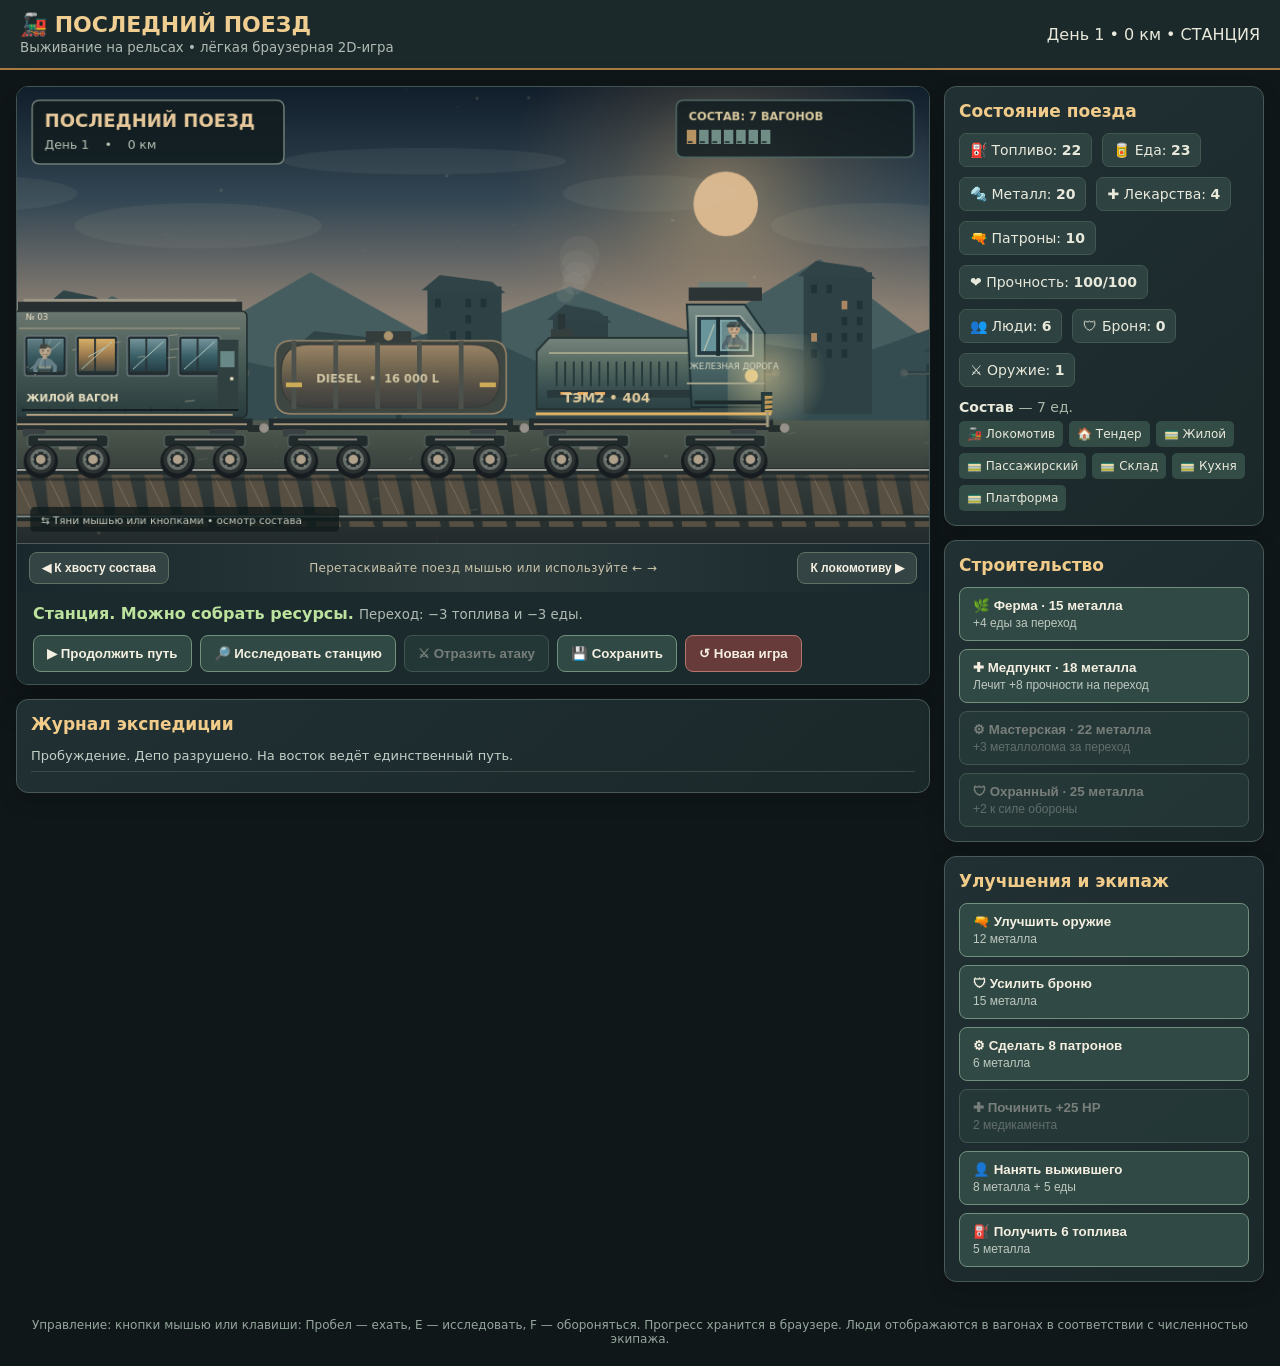
==== last-train/index.html @ 3c899936 "feat: load character sprites and show mutant encounter species" ====
<!doctype html>
<html lang="ru"><head><meta charset="utf-8"><meta name="viewport" content="width=device-width,initial-scale=1">
<title>Последний поезд — Прототип</title>
<style>
:root{color-scheme:dark;font-family:system-ui,Arial,sans-serif;background:#101719;color:#e9e9db}
*{box-sizing:border-box}body{margin:0}header{display:flex;gap:12px;flex-wrap:wrap;align-items:center;justify-content:space-between;padding:12px 20px;background:#1c292b;border-bottom:2px solid #a97b40}
h1{font-size:22px;margin:0;color:#f0cd91}small{color:#b0bab3}button{background:#304945;color:#f4efe1;border:1px solid #72907b;border-radius:8px;padding:10px 13px;font-weight:650;cursor:pointer}button:hover:not(:disabled){background:#426258}button:disabled{opacity:.42;cursor:not-allowed}
main{max-width:1280px;margin:auto;padding:16px;display:grid;grid-template-columns:minmax(0,1fr) 320px;gap:14px}
.scene{background:#101d21;border:1px solid #425354;border-radius:12px;overflow:hidden}canvas{display:block;width:100%;height:auto;aspect-ratio: 16 / 8} .info{padding:12px 16px;background:#1a2a2d}
.panel{background:#1d292b;border:1px solid #495957;border-radius:12px;padding:14px}h2{font-size:17px;color:#f1cb8a;margin:0 0 12px}h3{font-size:14px;margin:12px 0 6px}
.stats{display:flex;gap:10px;flex-wrap:wrap}.stat{background:#273a3b;border-radius:7px;padding:8px 10px;font-size:14px}
.actions{display:grid;gap:8px}.actions button{text-align:left}.desc{color:#bec8bf;font-size:12px;font-weight:400;display:block;margin-top:3px}
.wagons{display:flex;gap:6px;flex-wrap:wrap}.wagon{font-size:12px;background:#344c46;padding:6px 8px;border-radius:5px}
.log{max-height:170px;overflow:auto;color:#c3cfc7;font-size:13px;line-height:1.5}.log p{margin:0 0 6px;border-bottom:1px solid #3b4947;padding-bottom:5px}
.controls{display:flex;flex-wrap:wrap;gap:8px;margin-top:12px}.danger{background:#673b39;border-color:#b4756c}.good{color:#bce29d}.bad{color:#f3a69a}
footer{text-align:center;padding:20px;color:#94a69c;font-size:12px}
@media(max-width:800px){main{grid-template-columns:1fr;padding:8px}header{padding:12px}.panel{padding:12px}}

.viewbar{display:flex;justify-content:space-between;align-items:center;gap:10px;padding:8px 12px;background:linear-gradient(90deg,#18282c,#2d3b3c,#18282c);border-top:1px solid #4e5d58}
.viewbar button{font-size:12px;padding:8px 12px;border-color:#616e62;background:#344445}.viewbar span{font-size:12px;letter-spacing:.025em;color:#c9c3aa;text-align:center}
.scene{box-shadow:0 13px 34px #060c0c6e}canvas{cursor:grab;touch-action:pan-y;background:#182b32}canvas:active{cursor:grabbing}
.panel{background:linear-gradient(140deg,#213033,#1a282a);box-shadow:0 8px 20px #0002}
#stats .stat{background:#2d4241;border:1px solid #42574f}button{transition:background .16s,border-color .16s}
@media(max-width:650px){.viewbar span{display:none}.viewbar{justify-content:space-between}.viewbar button{flex:1}}
</style><script src="visuals.js"></script><script src="characters.js"></script></head>
<body><header><div><h1>🚂 ПОСЛЕДНИЙ ПОЕЗД</h1><small>Выживание на рельсах • лёгкая браузерная 2D-игра</small></div><div id="headerState"></div></header>
<main><section><div class="scene"><canvas id="world" width="960" height="480" aria-label="Детализированный поезд и окружающий мир"></canvas><div class="viewbar"><button id="trainTail" type="button">◀ К хвосту состава</button><span>Перетаскивайте поезд мышью или используйте ← →</span><button id="trainFront" type="button">К локомотиву ▶</button></div><div class="info"><div id="status"></div><div class="controls"><button id="move">▶ Продолжить путь</button><button id="search">🔎 Исследовать станцию</button><button id="defend">⚔ Отразить атаку</button><button id="save">💾 Сохранить</button><button id="reset" class="danger">↺ Новая игра</button></div></div></div>
<div class="panel" style="margin-top:14px"><h2>Журнал экспедиции</h2><div id="log" class="log" aria-live="polite"></div></div></section>
<aside><div class="panel"><h2>Состояние поезда</h2><div id="stats" class="stats"></div><h3>Состав <span id="carCount" style="color:#a9b6aa;font-weight:400"></span></h3><div id="wagons" class="wagons"></div></div>
<div class="panel" style="margin-top:14px"><h2>Строительство</h2><div class="actions" id="buildings"></div></div>
<div class="panel" style="margin-top:14px"><h2>Улучшения и экипаж</h2><div class="actions" id="upgrades"></div></div></aside></main>
<footer>Управление: кнопки мышью или клавиши: Пробел — ехать, E — исследовать, F — обороняться. Прогресс хранится в браузере. Люди отображаются в вагонах в соответствии с численностью экипажа.</footer>
<script>
'use strict';
const STORAGE='last_train_save_v1';
const BASE_TRAIN=['Локомотив','Тендер','Жилой','Пассажирский','Склад','Кухня','Платформа'];
const initial=()=>({day:1,distance:0,phase:'station',fuel:22,food:23,scrap:20,medicine:4,ammo:10,hp:100,crew:6,armor:0,gun:1,wagons:[...BASE_TRAIN],trainArtVersion:2,scavenged:false,attack:0,gameover:false,log:['Пробуждение. Депо разрушено. На восток ведёт единственный путь.']});
const config={farm:{name:'Ферма',cost:15,emoji:'🌿',note:'+4 еды за переход'},med:{name:'Медпункт',cost:18,emoji:'✚',note:'Лечит +8 прочности на переход'},work:{name:'Мастерская',cost:22,emoji:'⚙',note:'+3 металлолома за переход'},guard:{name:'Охранный',cost:25,emoji:'🛡',note:'+2 к силе обороны'}};
let s;
try{
 const saved=JSON.parse(localStorage.getItem(STORAGE));
 s=saved&&Array.isArray(saved.wagons)?{...initial(),...saved}:initial();
 if(saved&&Array.isArray(saved.wagons)&&(!saved.trainArtVersion||saved.trainArtVersion<2)){
   s.wagons=[...BASE_TRAIN,...saved.wagons.filter(w=>!BASE_TRAIN.includes(w))];
   s.trainArtVersion=2;
   s.log.unshift('Состав расширен до '+s.wagons.length+' вагонов — прежний прогресс сохранён.');
 }
}catch{s=initial()}
const $=id=>document.getElementById(id);
const rand=(a,b)=>Math.floor(Math.random()*(b-a+1))+a;
const has=name=>s.wagons.includes(name);
const write=message=>{s.log.unshift('День '+s.day+': '+message);s.log=s.log.slice(0,35)};
const save=()=>{try{localStorage.setItem(STORAGE,JSON.stringify(s))}catch{}};
const gain=(name,delta)=>s[name]=Math.max(0,s[name]+delta);
function checkEnd(){if(s.hp<=0||s.crew<=0){s.gameover=true;s.phase='lost';write('Поезд больше не может продолжать путь. Экспедиция окончена.')} }
function travel(){
 if(s.gameover||s.phase!=='station'&&s.phase!=='ready')return;
 if(s.fuel<3){write('Не хватает топлива: нужно 3. Исследуйте станцию или обменяйте металлолом на топливо.');render();return}
 gain('fuel',-3);gain('food',-Math.max(1,Math.ceil(s.crew/2)));
 if(has('Ферма'))gain('food',4);
 if(has('Мастерская'))gain('scrap',3);
 if(has('Медпункт'))s.hp=Math.min(100,s.hp+8);
 if(s.food===0){gain('crew',-1);write('Из-за голода погиб один выживший.')}
 s.day++;s.distance+=rand(12,24);s.scavenged=false;
 const roll=Math.random();
 if(roll<.38){s.phase='raid';s.attack=rand(4,8)+Math.floor(s.distance/35);write('Мутанты на путях! Нужно отразить нападение.')}
 else{s.phase='station';s.attack=0;write('Найдена заброшенная станция. Можно отправить группу на поиски.');if(roll>.86)event()}
 checkEnd();render()
}
function event(){
 const n=rand(0,3);
 if(n===0){gain('fuel',5);write('На станции обнаружили запас дизеля: +5 топлива.')}
 if(n===1){gain('food',5);write('В кладовой нашли консервы: +5 еды.')}
 if(n===2){s.hp=Math.max(1,s.hp-8);write('Повреждённые пути: поезд получил 8 урона.')}
 if(n===3){gain('medicine',2);write('Найден медицинский шкаф: +2 медикамента.')}
}
function search(){
 if(s.phase!=='station'||s.gameover||s.scavenged)return;
 s.scavenged=true;
 const scrap=rand(5,12),fuel=rand(2,7),food=rand(1,5);
 gain('scrap',scrap);gain('fuel',fuel);gain('food',food);
 let msg='Разведка вернулась: +'+scrap+' металлолома, +'+fuel+' топлива, +'+food+' еды.';
 if(Math.random()<.28){const meds=rand(1,3);gain('medicine',meds);msg+=' +'+meds+' медикамента.'}
 if(Math.random()<.20){gain('crew',-1);msg+=' Группа потеряла одного выжившего.'}
 write(msg);checkEnd();render()
}
function defend(){
 if(s.phase!=='raid'||s.gameover)return;
 const power=s.crew+2*s.gun+s.armor+(has('Охранный')?2:0);
 const shots=Math.min(s.ammo,Math.max(1,Math.ceil(s.attack/3)));
 gain('ammo',-shots);
 const damage=Math.max(1,(s.attack-power)*5+rand(4,13)-(shots*3));
 gain('hp',-damage);
 write('Атака отбита. Израсходовано '+shots+' патронов, повреждения: '+damage+'.');
 if(s.ammo===0)write('Боеприпасы закончились! Усильте защиту или изготовьте патроны.');
 s.phase='station';s.attack=0;checkEnd();render()
}
function build(id){
 const b=config[id];if(!b||s.gameover||s.phase==='raid'||has(b.name)||s.scrap<b.cost)return;
 gain('scrap',-b.cost);s.wagons.push(b.name);write('Построен вагон «'+b.name+'».');render()
}
function upgrade(kind){
 if(s.gameover||s.phase==='raid')return;
 if(kind==='gun'&&s.scrap>=12){gain('scrap',-12);s.gun++;write('Улучшено оружие: уровень '+s.gun+'.')}
 else if(kind==='armor'&&s.scrap>=15){gain('scrap',-15);s.armor++;write('Укреплена броня: уровень '+s.armor+'.')}
 else if(kind==='ammo'&&s.scrap>=6){gain('scrap',-6);gain('ammo',8);write('Изготовлено 8 патронов.')}
 else if(kind==='heal'&&s.medicine>=2){gain('medicine',-2);s.hp=Math.min(100,s.hp+25);write('Ремонт с помощью медицинской группы и припасов: +25 прочности.')}
 else if(kind==='recruit'&&s.food>=5&&s.scrap>=8){gain('food',-5);gain('scrap',-8);gain('crew',1);write('Присоединился новый выживший.')}
 else if(kind==='trade'&&s.scrap>=5){gain('scrap',-5);gain('fuel',6);write('Обмен: 5 металлолома на 6 топлива.')}
 render()
}
function render(){
 $('headerState').textContent='День '+s.day+' • '+s.distance+' км • '+(s.gameover?'ПОЕЗД ПОТЕРЯН':s.phase==='raid'?'НАПАДЕНИЕ':'СТАНЦИЯ');
 $('stats').innerHTML=[['⛽ Топливо',s.fuel],['🥫 Еда',s.food],['🔩 Металл',s.scrap],['✚ Лекарства',s.medicine],['🔫 Патроны',s.ammo],['❤ Прочность',s.hp+'/100'],['👥 Люди',s.crew],['🛡 Броня',s.armor],['⚔ Оружие',s.gun]].map(([n,v])=>'<div class="stat">'+n+': <b>'+v+'</b></div>').join('');
 $('carCount').textContent='— '+s.wagons.length+' ед.';
 $('wagons').innerHTML=s.wagons.map((w,i)=>'<div class="wagon">'+(i===0?'🚂 ':i===1?'🏠 ':'🚃 ')+w+'</div>').join('');
 $('status').innerHTML=s.gameover?'<b class="bad">Экспедиция проиграна. Начните новую игру.</b>':s.phase==='raid'?'<b class="bad">⚠ На поезд напали мутанты (угроза '+s.attack+'). Отразите нападение!</b><br><small>Виды: '+[...new Set(Array.from({length:Math.min(s.attack,8)},(_,i)=>MUTANT_KIND[(i+s.day)%MUTANT_KIND.length]))].join(', ')+'</small>':'<b class="good">Станция. '+(s.scavenged?'Здесь уже всё исследовано.':'Можно собрать ресурсы.')+'</b> <small>Переход: −3 топлива и −'+Math.max(1,Math.ceil(s.crew/2))+' еды.</small>';
 $('move').disabled=s.gameover||s.phase==='raid';$('search').disabled=s.gameover||s.phase!=='station'||s.scavenged;$('defend').disabled=s.gameover||s.phase!=='raid';
 $('buildings').innerHTML=Object.keys(config).map(id=>{const b=config[id];return '<button data-build="'+id+'" '+(s.gameover||s.phase==='raid'||has(b.name)||s.scrap<b.cost?'disabled':'')+'>'+b.emoji+' '+b.name+' · '+(has(b.name)?'Построен':b.cost+' металла')+'<span class="desc">'+b.note+'</span></button>'}).join('');
 const opts=[['gun','🔫 Улучшить оружие','12 металла',s.scrap>=12],['armor','🛡 Усилить броню','15 металла',s.scrap>=15],['ammo','⚙ Сделать 8 патронов','6 металла',s.scrap>=6],['heal','✚ Починить +25 HP','2 медикамента',s.medicine>=2&&s.hp<100],['recruit','👤 Нанять выжившего','8 металла + 5 еды',s.scrap>=8&&s.food>=5],['trade','⛽ Получить 6 топлива','5 металла',s.scrap>=5]];
 $('upgrades').innerHTML=opts.map(([id,note,cost,ok])=>'<button data-upgrade="'+id+'" '+(s.gameover||s.phase==='raid'||!ok?'disabled':'')+'>'+note+'<span class="desc">'+cost+'</span></button>').join('');
 $('log').innerHTML=s.log.map(x=>'<p>'+escapeHtml(x)+'</p>').join('');
 draw();save()
}
function escapeHtml(x){return String(x).replace(/[&<>"']/g,c=>({'&':'&amp;','<':'&lt;','>':'&gt;','"':'&quot;',"'":'&#39;'}[c]))}
const cv=$('world'),ctx=cv.getContext('2d');
function draw(){drawTrainScene(ctx,s,cv)}
function randStable(i,a,b){return a+((i*17+23)%(b-a+1))}
$('move').onclick=travel;$('search').onclick=search;$('defend').onclick=defend;
$('save').onclick=()=>{save();write('Сохранение выполнено.');render()};
$('reset').onclick=()=>{if(confirm('Начать новую экспедицию? Текущий прогресс будет удалён.')){s=initial();render()}};
$('buildings').onclick=e=>{const b=e.target.closest('[data-build]');if(b)build(b.dataset.build)};
$('upgrades').onclick=e=>{const b=e.target.closest('[data-upgrade]');if(b)upgrade(b.dataset.upgrade)};
window.addEventListener('keydown',e=>{if(['Space','KeyE','KeyF'].includes(e.code)){if(e.target.tagName==='BUTTON')e.target.blur();e.preventDefault();if(e.code==='Space')travel();if(e.code==='KeyE')search();if(e.code==='KeyF')defend()}});
render();
startTrainView(cv,()=>s);
</script></body></html>
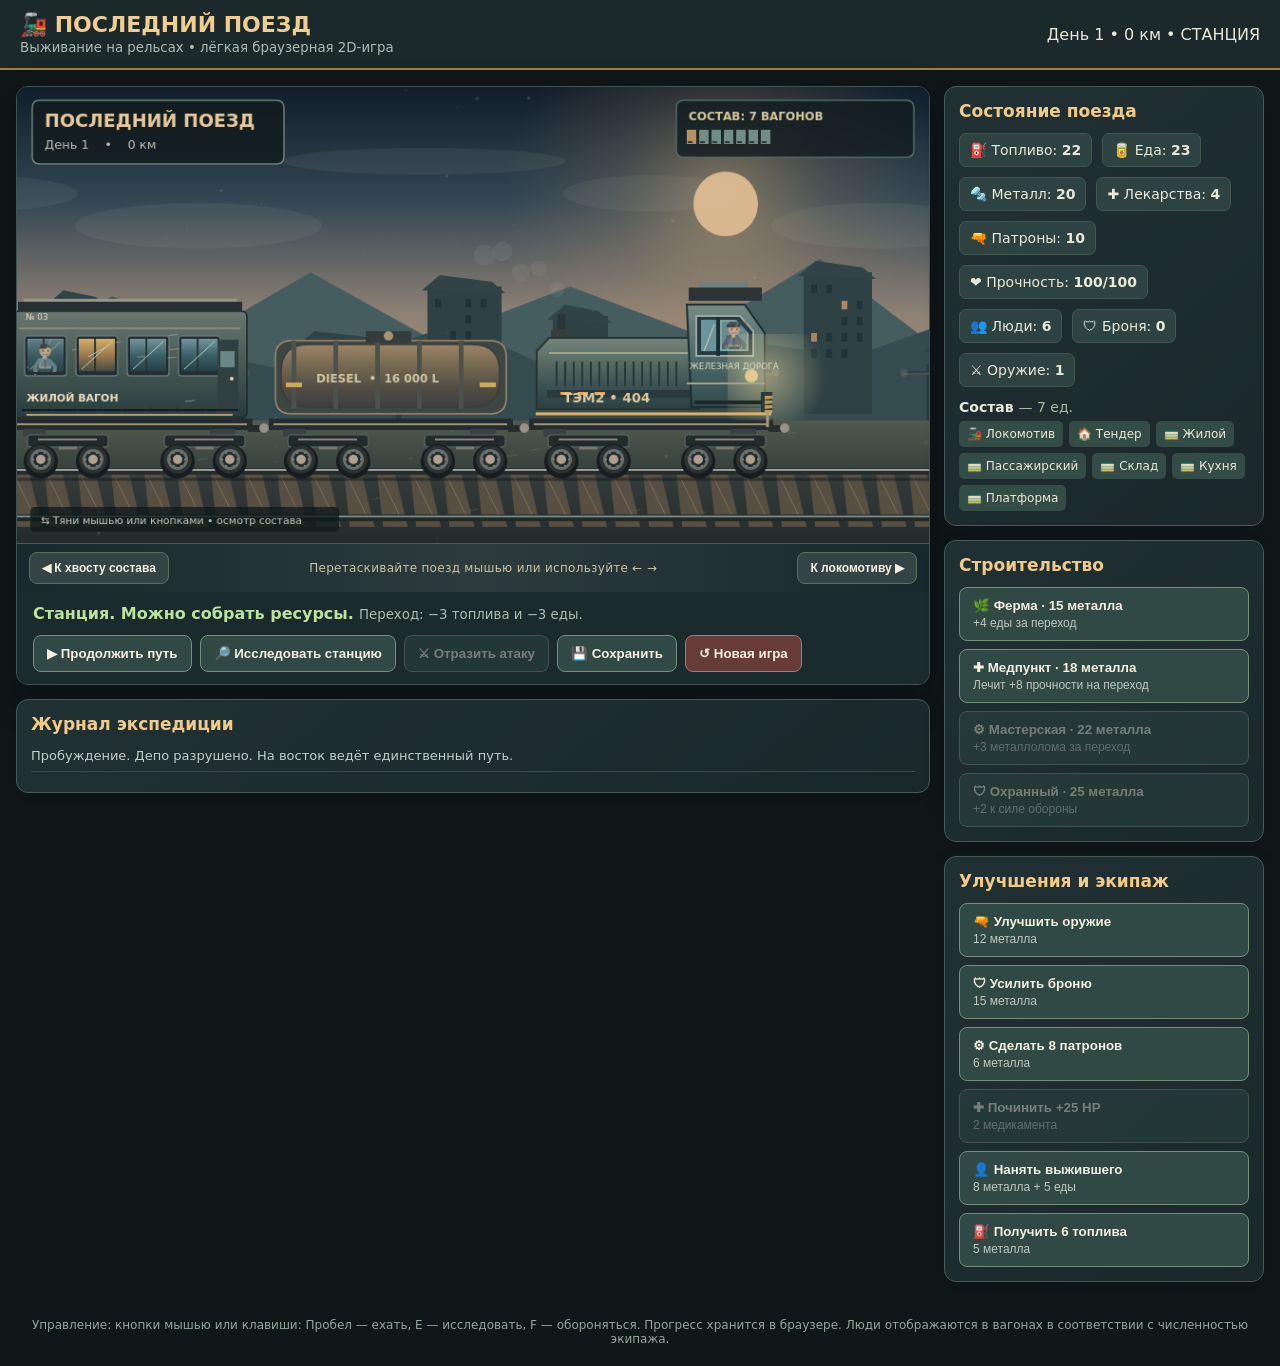
==== commit 10774f9e: "feat: play acceleration and railway travel animation before advancing day" ====
--- a/last-train/index.html
+++ b/last-train/index.html
@@ -54,7 +54,22 @@
 const gain=(name,delta)=>s[name]=Math.max(0,s[name]+delta);
 function checkEnd(){if(s.hp<=0||s.crew<=0){s.gameover=true;s.phase='lost';write('Поезд больше не может продолжать путь. Экспедиция окончена.')} }
 function travel(){
- if(s.gameover||s.phase!=='station'&&s.phase!=='ready')return;
+ if(s.gameover||TrainArt.journey?.active||(s.phase!=='station'&&s.phase!=='ready'))return;
+ if(s.fuel<3){write('Не хватает топлива: нужно 3. Исследуйте станцию или обменяйте металлолом на топливо.');render();return}
+ if(startTrainJourney(3300,finishTravel)){
+   $('move').disabled=true;
+   $('search').disabled=true;
+   $('defend').disabled=true;
+   $('reset').disabled=true;
+   $('move').textContent='🚂 Поезд в пути…';
+   $('status').innerHTML='<b class="good">🚂 Поезд набирает скорость. Следующая станция впереди...</b>';
+   $('headerState').textContent='День '+s.day+' • В ПУТИ';
+   $('buildings').querySelectorAll('button').forEach(b=>b.disabled=true);
+   $('upgrades').querySelectorAll('button').forEach(b=>b.disabled=true);
+ }
+}
+function finishTravel(){
+ if(s.gameover)return;
  if(s.fuel<3){write('Не хватает топлива: нужно 3. Исследуйте станцию или обменяйте металлолом на топливо.');render();return}
  gain('fuel',-3);gain('food',-Math.max(1,Math.ceil(s.crew/2)));
  if(has('Ферма'))gain('food',4);
@@ -75,6 +90,7 @@
  if(n===3){gain('medicine',2);write('Найден медицинский шкаф: +2 медикамента.')}
 }
 function search(){
+ if(TrainArt.journey?.active)return;
  if(s.phase!=='station'||s.gameover||s.scavenged)return;
  s.scavenged=true;
  const scrap=rand(5,12),fuel=rand(2,7),food=rand(1,5);
@@ -85,6 +101,7 @@
  write(msg);checkEnd();render()
 }
 function defend(){
+ if(TrainArt.journey?.active)return;
  if(s.phase!=='raid'||s.gameover)return;
  const power=s.crew+2*s.gun+s.armor+(has('Охранный')?2:0);
  const shots=Math.min(s.ammo,Math.max(1,Math.ceil(s.attack/3)));
@@ -96,10 +113,12 @@
  s.phase='station';s.attack=0;checkEnd();render()
 }
 function build(id){
+ if(TrainArt.journey?.active)return;
  const b=config[id];if(!b||s.gameover||s.phase==='raid'||has(b.name)||s.scrap<b.cost)return;
  gain('scrap',-b.cost);s.wagons.push(b.name);write('Построен вагон «'+b.name+'».');render()
 }
 function upgrade(kind){
+ if(TrainArt.journey?.active)return;
  if(s.gameover||s.phase==='raid')return;
  if(kind==='gun'&&s.scrap>=12){gain('scrap',-12);s.gun++;write('Улучшено оружие: уровень '+s.gun+'.')}
  else if(kind==='armor'&&s.scrap>=15){gain('scrap',-15);s.armor++;write('Укреплена броня: уровень '+s.armor+'.')}
@@ -115,6 +134,8 @@
  $('carCount').textContent='— '+s.wagons.length+' ед.';
  $('wagons').innerHTML=s.wagons.map((w,i)=>'<div class="wagon">'+(i===0?'🚂 ':i===1?'🏠 ':'🚃 ')+w+'</div>').join('');
  $('status').innerHTML=s.gameover?'<b class="bad">Экспедиция проиграна. Начните новую игру.</b>':s.phase==='raid'?'<b class="bad">⚠ На поезд напали мутанты (угроза '+s.attack+'). Отразите нападение!</b><br><small>Виды: '+[...new Set(Array.from({length:Math.min(s.attack,8)},(_,i)=>MUTANT_KIND[(i+s.day)%MUTANT_KIND.length]))].join(', ')+'</small>':'<b class="good">Станция. '+(s.scavenged?'Здесь уже всё исследовано.':'Можно собрать ресурсы.')+'</b> <small>Переход: −3 топлива и −'+Math.max(1,Math.ceil(s.crew/2))+' еды.</small>';
+ $('move').textContent='▶ Продолжить путь';
+ $('reset').disabled=false;
  $('move').disabled=s.gameover||s.phase==='raid';$('search').disabled=s.gameover||s.phase!=='station'||s.scavenged;$('defend').disabled=s.gameover||s.phase!=='raid';
  $('buildings').innerHTML=Object.keys(config).map(id=>{const b=config[id];return '<button data-build="'+id+'" '+(s.gameover||s.phase==='raid'||has(b.name)||s.scrap<b.cost?'disabled':'')+'>'+b.emoji+' '+b.name+' · '+(has(b.name)?'Построен':b.cost+' металла')+'<span class="desc">'+b.note+'</span></button>'}).join('');
  const opts=[['gun','🔫 Улучшить оружие','12 металла',s.scrap>=12],['armor','🛡 Усилить броню','15 металла',s.scrap>=15],['ammo','⚙ Сделать 8 патронов','6 металла',s.scrap>=6],['heal','✚ Починить +25 HP','2 медикамента',s.medicine>=2&&s.hp<100],['recruit','👤 Нанять выжившего','8 металла + 5 еды',s.scrap>=8&&s.food>=5],['trade','⛽ Получить 6 топлива','5 металла',s.scrap>=5]];
@@ -128,7 +149,7 @@
 function randStable(i,a,b){return a+((i*17+23)%(b-a+1))}
 $('move').onclick=travel;$('search').onclick=search;$('defend').onclick=defend;
 $('save').onclick=()=>{save();write('Сохранение выполнено.');render()};
-$('reset').onclick=()=>{if(confirm('Начать новую экспедицию? Текущий прогресс будет удалён.')){s=initial();render()}};
+$('reset').onclick=()=>{if(TrainArt.journey?.active)return;if(confirm('Начать новую экспедицию? Текущий прогресс будет удалён.')){s=initial();render()}};
 $('buildings').onclick=e=>{const b=e.target.closest('[data-build]');if(b)build(b.dataset.build)};
 $('upgrades').onclick=e=>{const b=e.target.closest('[data-upgrade]');if(b)upgrade(b.dataset.upgrade)};
 window.addEventListener('keydown',e=>{if(['Space','KeyE','KeyF'].includes(e.code)){if(e.target.tagName==='BUTTON')e.target.blur();e.preventDefault();if(e.code==='Space')travel();if(e.code==='KeyE')search();if(e.code==='KeyF')defend()}});
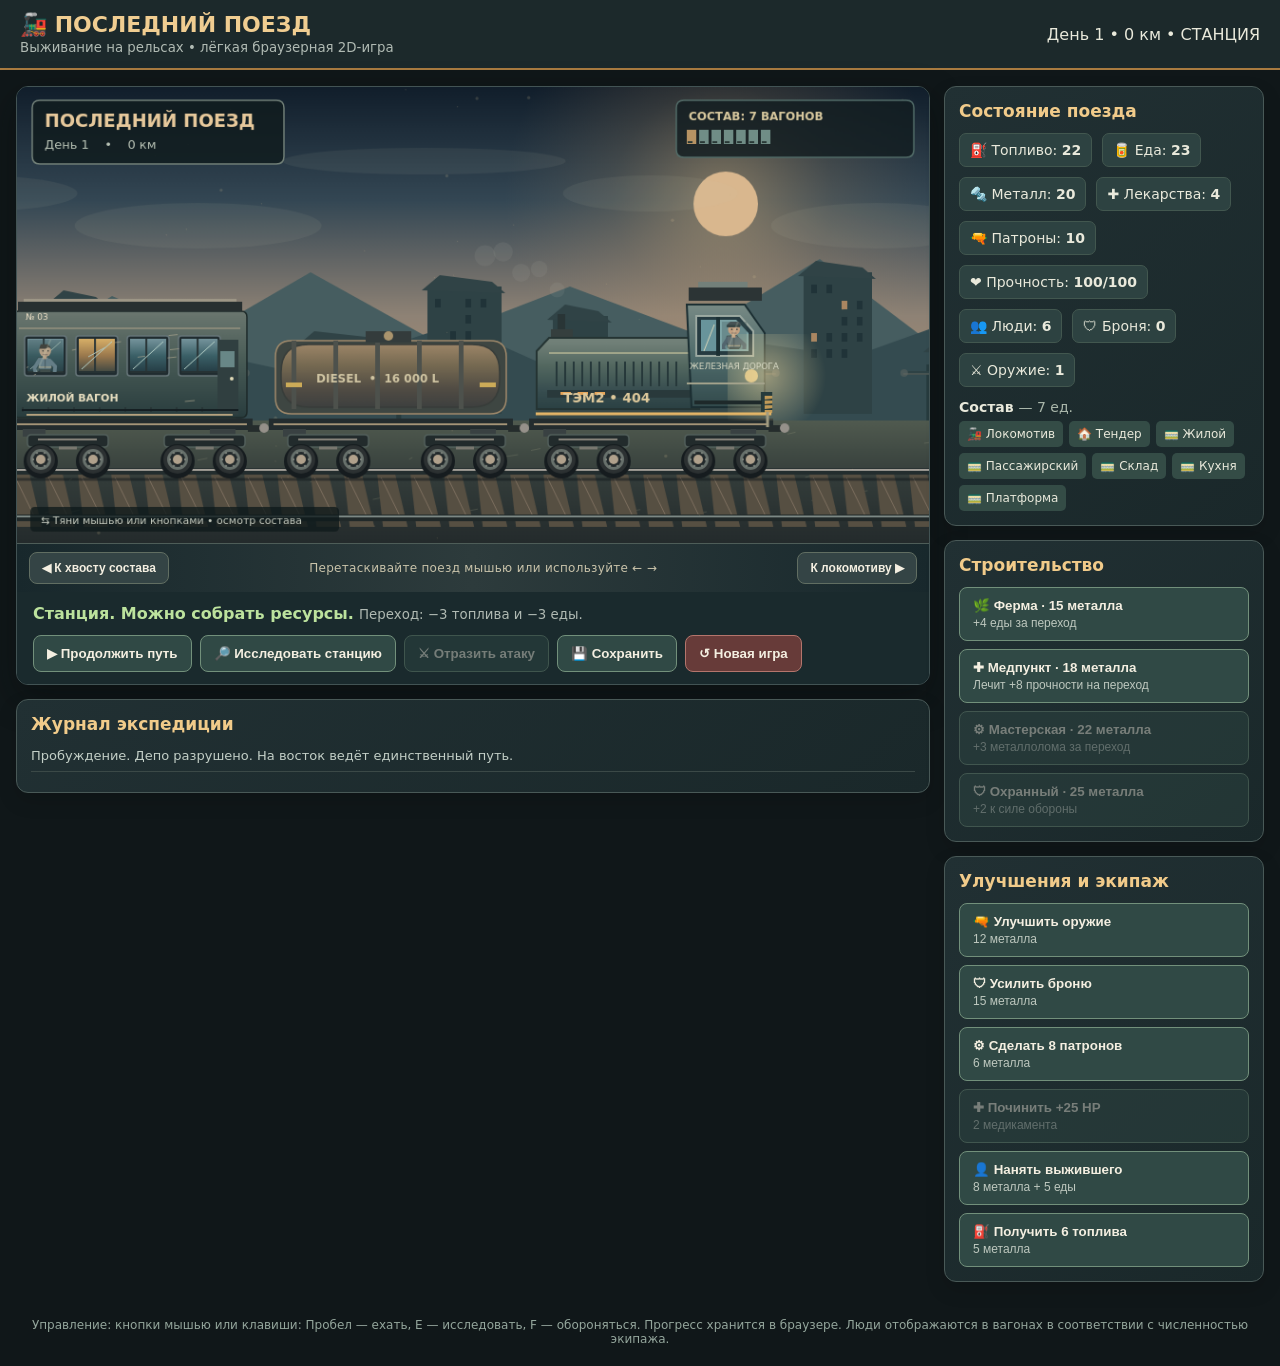
==== commit cb3c56b0: "fix: synchronize animated journey with station arrival and game controls" ====
--- a/last-train/index.html
+++ b/last-train/index.html
@@ -54,21 +54,15 @@
 const gain=(name,delta)=>s[name]=Math.max(0,s[name]+delta);
 function checkEnd(){if(s.hp<=0||s.crew<=0){s.gameover=true;s.phase='lost';write('Поезд больше не может продолжать путь. Экспедиция окончена.')} }
 function travel(){
- if(s.gameover||TrainArt.journey?.active||(s.phase!=='station'&&s.phase!=='ready'))return;
+ if(TrainArt.journey?.active||s.gameover||(s.phase!=='station'&&s.phase!=='ready'))return;
  if(s.fuel<3){write('Не хватает топлива: нужно 3. Исследуйте станцию или обменяйте металлолом на топливо.');render();return}
- if(startTrainJourney(3300,finishTravel)){
-   $('move').disabled=true;
-   $('search').disabled=true;
-   $('defend').disabled=true;
-   $('reset').disabled=true;
-   $('move').textContent='🚂 Поезд в пути…';
-   $('status').innerHTML='<b class="good">🚂 Поезд набирает скорость. Следующая станция впереди...</b>';
-   $('headerState').textContent='День '+s.day+' • В ПУТИ';
-   $('buildings').querySelectorAll('button').forEach(b=>b.disabled=true);
-   $('upgrades').querySelectorAll('button').forEach(b=>b.disabled=true);
+ const journeyKm=rand(12,24);
+ if(startTrainJourney(5200,()=>finishTravel(journeyKm))){
+   write('Состав отправляется со станции. Впереди '+journeyKm+' км пути.');
+   render();
  }
 }
-function finishTravel(){
+function finishTravel(journeyKm){
  if(s.gameover)return;
  if(s.fuel<3){write('Не хватает топлива: нужно 3. Исследуйте станцию или обменяйте металлолом на топливо.');render();return}
  gain('fuel',-3);gain('food',-Math.max(1,Math.ceil(s.crew/2)));
@@ -76,10 +70,10 @@
  if(has('Мастерская'))gain('scrap',3);
  if(has('Медпункт'))s.hp=Math.min(100,s.hp+8);
  if(s.food===0){gain('crew',-1);write('Из-за голода погиб один выживший.')}
- s.day++;s.distance+=rand(12,24);s.scavenged=false;
+ s.day++;s.distance+=journeyKm;s.scavenged=false;
  const roll=Math.random();
  if(roll<.38){s.phase='raid';s.attack=rand(4,8)+Math.floor(s.distance/35);write('Мутанты на путях! Нужно отразить нападение.')}
- else{s.phase='station';s.attack=0;write('Найдена заброшенная станция. Можно отправить группу на поиски.');if(roll>.86)event()}
+ else{s.phase='station';s.attack=0;write('Поезд прибыл на заброшенную станцию. Можно отправить группу на поиски.');if(roll>.86)event()}
  checkEnd();render()
 }
 function event(){
@@ -129,17 +123,18 @@
  render()
 }
 function render(){
- $('headerState').textContent='День '+s.day+' • '+s.distance+' км • '+(s.gameover?'ПОЕЗД ПОТЕРЯН':s.phase==='raid'?'НАПАДЕНИЕ':'СТАНЦИЯ');
+ const traveling=!!TrainArt.journey?.active;
+ $('headerState').textContent='День '+s.day+' • '+s.distance+' км • '+(s.gameover?'ПОЕЗД ПОТЕРЯН':traveling?'В ПУТИ':s.phase==='raid'?'НАПАДЕНИЕ':'СТАНЦИЯ');
  $('stats').innerHTML=[['⛽ Топливо',s.fuel],['🥫 Еда',s.food],['🔩 Металл',s.scrap],['✚ Лекарства',s.medicine],['🔫 Патроны',s.ammo],['❤ Прочность',s.hp+'/100'],['👥 Люди',s.crew],['🛡 Броня',s.armor],['⚔ Оружие',s.gun]].map(([n,v])=>'<div class="stat">'+n+': <b>'+v+'</b></div>').join('');
  $('carCount').textContent='— '+s.wagons.length+' ед.';
  $('wagons').innerHTML=s.wagons.map((w,i)=>'<div class="wagon">'+(i===0?'🚂 ':i===1?'🏠 ':'🚃 ')+w+'</div>').join('');
- $('status').innerHTML=s.gameover?'<b class="bad">Экспедиция проиграна. Начните новую игру.</b>':s.phase==='raid'?'<b class="bad">⚠ На поезд напали мутанты (угроза '+s.attack+'). Отразите нападение!</b><br><small>Виды: '+[...new Set(Array.from({length:Math.min(s.attack,8)},(_,i)=>MUTANT_KIND[(i+s.day)%MUTANT_KIND.length]))].join(', ')+'</small>':'<b class="good">Станция. '+(s.scavenged?'Здесь уже всё исследовано.':'Можно собрать ресурсы.')+'</b> <small>Переход: −3 топлива и −'+Math.max(1,Math.ceil(s.crew/2))+' еды.</small>';
- $('move').textContent='▶ Продолжить путь';
- $('reset').disabled=false;
- $('move').disabled=s.gameover||s.phase==='raid';$('search').disabled=s.gameover||s.phase!=='station'||s.scavenged;$('defend').disabled=s.gameover||s.phase!=='raid';
- $('buildings').innerHTML=Object.keys(config).map(id=>{const b=config[id];return '<button data-build="'+id+'" '+(s.gameover||s.phase==='raid'||has(b.name)||s.scrap<b.cost?'disabled':'')+'>'+b.emoji+' '+b.name+' · '+(has(b.name)?'Построен':b.cost+' металла')+'<span class="desc">'+b.note+'</span></button>'}).join('');
+ $('status').innerHTML=traveling?'<b class="good">🚂 Поезд движется: разгон, путь и плавное торможение перед следующей станцией.</b>':s.gameover?'<b class="bad">Экспедиция проиграна. Начните новую игру.</b>':s.phase==='raid'?'<b class="bad">⚠ На поезд напали мутанты (угроза '+s.attack+'). Отразите нападение!</b><br><small>Виды: '+[...new Set(Array.from({length:Math.min(s.attack,8)},(_,i)=>MUTANT_KIND[(i+s.day)%MUTANT_KIND.length]))].join(', ')+'</small>':'<b class="good">Станция. '+(s.scavenged?'Здесь уже всё исследовано.':'Можно собрать ресурсы.')+'</b> <small>Переход: −3 топлива и −'+Math.max(1,Math.ceil(s.crew/2))+' еды.</small>';
+ $('move').textContent=traveling?'🚂 Поезд в пути…':'▶ Продолжить путь';
+ $('reset').disabled=traveling;$('save').disabled=traveling;
+ $('move').disabled=traveling||s.gameover||s.phase==='raid';$('search').disabled=traveling||s.gameover||s.phase!=='station'||s.scavenged;$('defend').disabled=traveling||s.gameover||s.phase!=='raid';
+ $('buildings').innerHTML=Object.keys(config).map(id=>{const b=config[id];return '<button data-build="'+id+'" '+(traveling||s.gameover||s.phase==='raid'||has(b.name)||s.scrap<b.cost?'disabled':'')+'>'+b.emoji+' '+b.name+' · '+(has(b.name)?'Построен':b.cost+' металла')+'<span class="desc">'+b.note+'</span></button>'}).join('');
  const opts=[['gun','🔫 Улучшить оружие','12 металла',s.scrap>=12],['armor','🛡 Усилить броню','15 металла',s.scrap>=15],['ammo','⚙ Сделать 8 патронов','6 металла',s.scrap>=6],['heal','✚ Починить +25 HP','2 медикамента',s.medicine>=2&&s.hp<100],['recruit','👤 Нанять выжившего','8 металла + 5 еды',s.scrap>=8&&s.food>=5],['trade','⛽ Получить 6 топлива','5 металла',s.scrap>=5]];
- $('upgrades').innerHTML=opts.map(([id,note,cost,ok])=>'<button data-upgrade="'+id+'" '+(s.gameover||s.phase==='raid'||!ok?'disabled':'')+'>'+note+'<span class="desc">'+cost+'</span></button>').join('');
+ $('upgrades').innerHTML=opts.map(([id,note,cost,ok])=>'<button data-upgrade="'+id+'" '+(traveling||s.gameover||s.phase==='raid'||!ok?'disabled':'')+'>'+note+'<span class="desc">'+cost+'</span></button>').join('');
  $('log').innerHTML=s.log.map(x=>'<p>'+escapeHtml(x)+'</p>').join('');
  draw();save()
 }
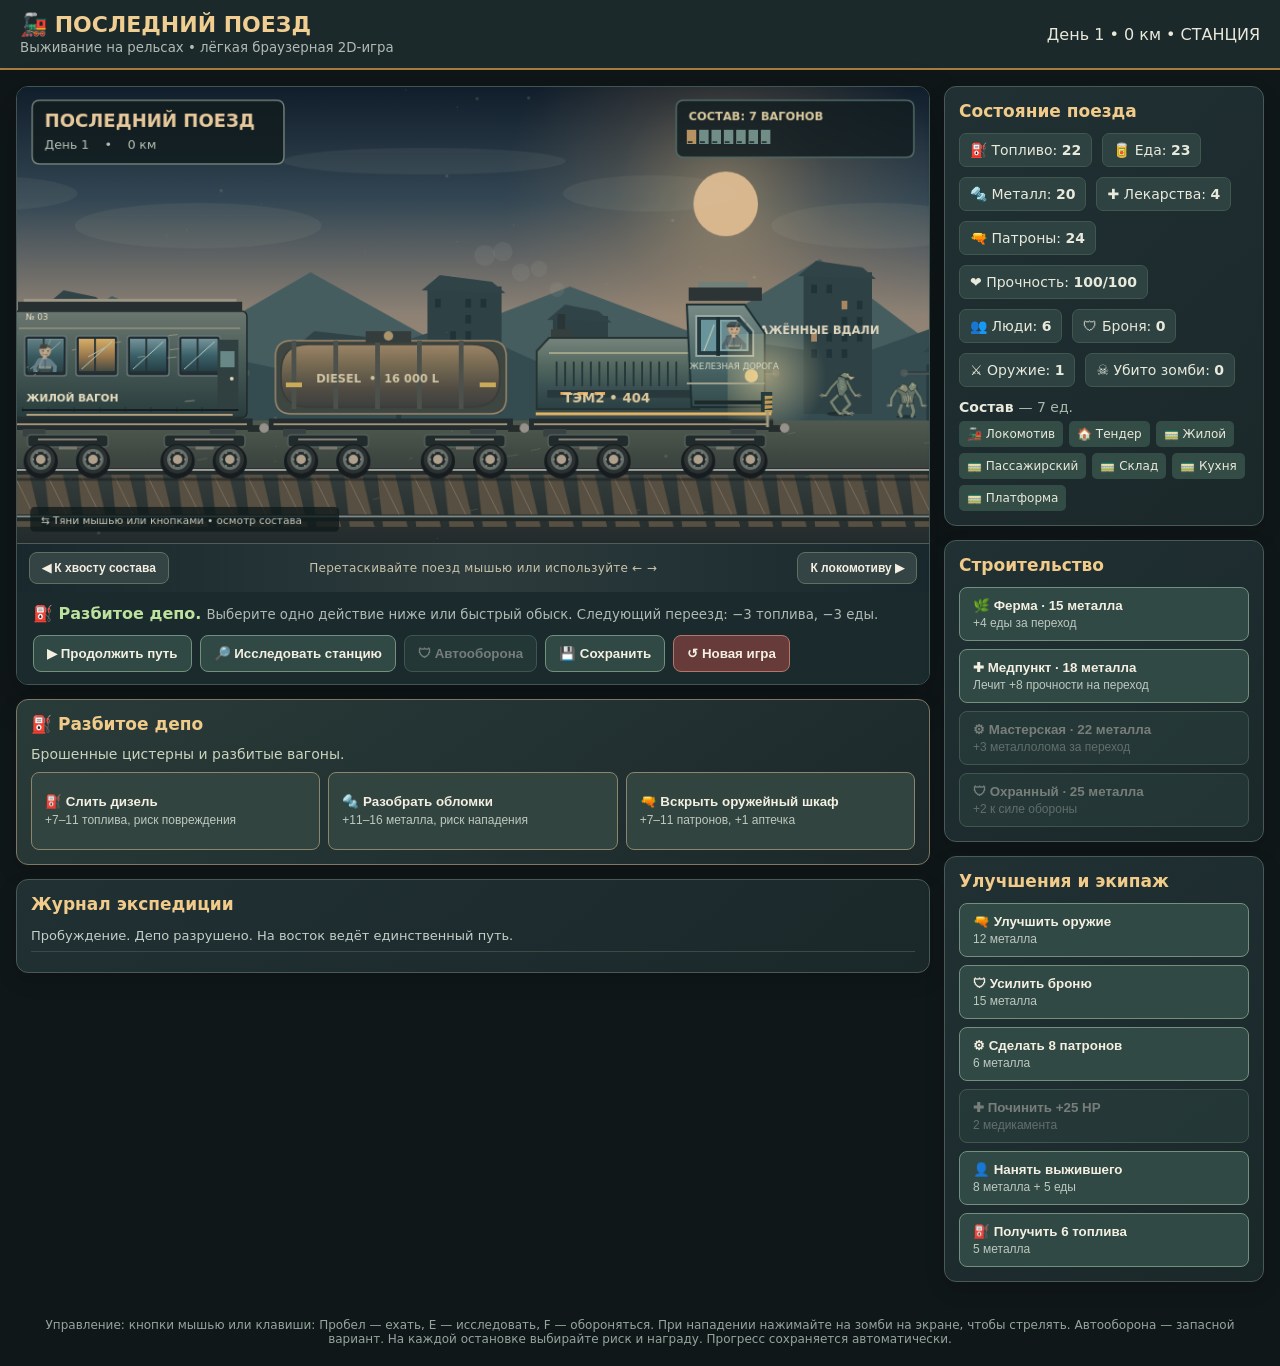
==== commit 61e216fb: "feat: playable click-to-shoot zombie battles and diverse station choices" ====
--- a/last-train/index.html
+++ b/last-train/index.html
@@ -18,23 +18,29 @@
 
 .viewbar{display:flex;justify-content:space-between;align-items:center;gap:10px;padding:8px 12px;background:linear-gradient(90deg,#18282c,#2d3b3c,#18282c);border-top:1px solid #4e5d58}
 .viewbar button{font-size:12px;padding:8px 12px;border-color:#616e62;background:#344445}.viewbar span{font-size:12px;letter-spacing:.025em;color:#c9c3aa;text-align:center}
+.station-options{display:grid;grid-template-columns:repeat(3,minmax(0,1fr));gap:8px}
+.station-options button{text-align:left;min-height:78px;border-color:#8a856b;background:#31443f;line-height:1.2}
+.station-lead{color:#cad3bd;font-size:14px;margin:0 0 10px}
+#stationPanel{border-color:#7f7763;background:linear-gradient(145deg,#293b39,#1c282a)}
+#world.aiming{cursor:crosshair;touch-action:manipulation}
+@media(max-width:800px){.station-options{grid-template-columns:1fr}.station-options button{min-height:54px}}
 .scene{box-shadow:0 13px 34px #060c0c6e}canvas{cursor:grab;touch-action:pan-y;background:#182b32}canvas:active{cursor:grabbing}
 .panel{background:linear-gradient(140deg,#213033,#1a282a);box-shadow:0 8px 20px #0002}
 #stats .stat{background:#2d4241;border:1px solid #42574f}button{transition:background .16s,border-color .16s}
 @media(max-width:650px){.viewbar span{display:none}.viewbar{justify-content:space-between}.viewbar button{flex:1}}
-</style><script src="visuals.js"></script><script src="characters.js"></script></head>
+</style><script src="visuals.js"></script><script src="characters.js"></script><script src="combat.js"></script><script src="stations.js"></script></head>
 <body><header><div><h1>🚂 ПОСЛЕДНИЙ ПОЕЗД</h1><small>Выживание на рельсах • лёгкая браузерная 2D-игра</small></div><div id="headerState"></div></header>
-<main><section><div class="scene"><canvas id="world" width="960" height="480" aria-label="Детализированный поезд и окружающий мир"></canvas><div class="viewbar"><button id="trainTail" type="button">◀ К хвосту состава</button><span>Перетаскивайте поезд мышью или используйте ← →</span><button id="trainFront" type="button">К локомотиву ▶</button></div><div class="info"><div id="status"></div><div class="controls"><button id="move">▶ Продолжить путь</button><button id="search">🔎 Исследовать станцию</button><button id="defend">⚔ Отразить атаку</button><button id="save">💾 Сохранить</button><button id="reset" class="danger">↺ Новая игра</button></div></div></div>
-<div class="panel" style="margin-top:14px"><h2>Журнал экспедиции</h2><div id="log" class="log" aria-live="polite"></div></div></section>
+<main><section><div class="scene"><canvas id="world" width="960" height="480" aria-label="Детализированный поезд и окружающий мир"></canvas><div class="viewbar"><button id="trainTail" type="button">◀ К хвосту состава</button><span>Перетаскивайте поезд мышью или используйте ← →</span><button id="trainFront" type="button">К локомотиву ▶</button></div><div class="info"><div id="status"></div><div class="controls"><button id="move">▶ Продолжить путь</button><button id="search">🔎 Исследовать станцию</button><button id="defend">🛡 Автооборона</button><button id="save">💾 Сохранить</button><button id="reset" class="danger">↺ Новая игра</button></div></div></div>
+<div class="panel" style="margin-top:14px" id="stationPanel" aria-live="polite"></div><div class="panel" style="margin-top:14px"><h2>Журнал экспедиции</h2><div id="log" class="log" aria-live="polite"></div></div></section>
 <aside><div class="panel"><h2>Состояние поезда</h2><div id="stats" class="stats"></div><h3>Состав <span id="carCount" style="color:#a9b6aa;font-weight:400"></span></h3><div id="wagons" class="wagons"></div></div>
 <div class="panel" style="margin-top:14px"><h2>Строительство</h2><div class="actions" id="buildings"></div></div>
 <div class="panel" style="margin-top:14px"><h2>Улучшения и экипаж</h2><div class="actions" id="upgrades"></div></div></aside></main>
-<footer>Управление: кнопки мышью или клавиши: Пробел — ехать, E — исследовать, F — обороняться. Прогресс хранится в браузере. Люди отображаются в вагонах в соответствии с численностью экипажа.</footer>
+<footer>Управление: кнопки мышью или клавиши: Пробел — ехать, E — исследовать, F — обороняться. При нападении нажимайте на зомби на экране, чтобы стрелять. Автооборона — запасной вариант. На каждой остановке выбирайте риск и награду. Прогресс сохраняется автоматически.</footer>
 <script>
 'use strict';
 const STORAGE='last_train_save_v1';
 const BASE_TRAIN=['Локомотив','Тендер','Жилой','Пассажирский','Склад','Кухня','Платформа'];
-const initial=()=>({day:1,distance:0,phase:'station',fuel:22,food:23,scrap:20,medicine:4,ammo:10,hp:100,crew:6,armor:0,gun:1,wagons:[...BASE_TRAIN],trainArtVersion:2,scavenged:false,attack:0,gameover:false,log:['Пробуждение. Депо разрушено. На восток ведёт единственный путь.']});
+const initial=()=>({day:1,distance:0,phase:'station',fuel:22,food:23,scrap:20,medicine:4,ammo:24,hp:100,crew:6,armor:0,gun:1,wagons:[...BASE_TRAIN],trainArtVersion:2,scavenged:false,attack:0,wave:null,stationType:0,safePassage:false,kills:0,gameover:false,log:['Пробуждение. Депо разрушено. На восток ведёт единственный путь.']});
 const config={farm:{name:'Ферма',cost:15,emoji:'🌿',note:'+4 еды за переход'},med:{name:'Медпункт',cost:18,emoji:'✚',note:'Лечит +8 прочности на переход'},work:{name:'Мастерская',cost:22,emoji:'⚙',note:'+3 металлолома за переход'},guard:{name:'Охранный',cost:25,emoji:'🛡',note:'+2 к силе обороны'}};
 let s;
 try{
@@ -70,10 +76,18 @@
  if(has('Мастерская'))gain('scrap',3);
  if(has('Медпункт'))s.hp=Math.min(100,s.hp+8);
  if(s.food===0){gain('crew',-1);write('Из-за голода погиб один выживший.')}
- s.day++;s.distance+=journeyKm;s.scavenged=false;
- const roll=Math.random();
- if(roll<.38){s.phase='raid';s.attack=rand(4,8)+Math.floor(s.distance/35);write('Мутанты на путях! Нужно отразить нападение.')}
- else{s.phase='station';s.attack=0;write('Поезд прибыл на заброшенную станцию. Можно отправить группу на поиски.');if(roll>.86)event()}
+ s.day++;s.distance+=journeyKm;s.scavenged=false;s.wave=null;s.stationType=chooseStation(s.stationType);
+ const roll=s.safePassage?1:(s.day===2?0:Math.random());
+ s.safePassage=false;
+ if(roll<.50){
+   s.phase='raid';s.attack=rand(4,7)+Math.floor(s.distance/70);
+   ensureZombieWave(s);
+   write('ЗОМБИ НА ПУТЯХ! Цельтесь мышью или нажимайте на них пальцем. Можно выбрать автооборону.');
+ }else{
+   s.phase='station';s.attack=0;
+   write('Остановка: '+STATION_TYPES[s.stationType].name+'. Выберите способ исследования.');
+   if(roll>.93)event();
+ }
  checkEnd();render()
 }
 function event(){
@@ -95,16 +109,9 @@
  write(msg);checkEnd();render()
 }
 function defend(){
- if(TrainArt.journey?.active)return;
- if(s.phase!=='raid'||s.gameover)return;
- const power=s.crew+2*s.gun+s.armor+(has('Охранный')?2:0);
- const shots=Math.min(s.ammo,Math.max(1,Math.ceil(s.attack/3)));
- gain('ammo',-shots);
- const damage=Math.max(1,(s.attack-power)*5+rand(4,13)-(shots*3));
- gain('hp',-damage);
- write('Атака отбита. Израсходовано '+shots+' патронов, повреждения: '+damage+'.');
- if(s.ammo===0)write('Боеприпасы закончились! Усильте защиту или изготовьте патроны.');
- s.phase='station';s.attack=0;checkEnd();render()
+ if(TrainArt.journey?.active||s.phase!=='raid'||s.gameover)return;
+ ensureZombieWave(s);
+ autoDefendZombieWave(s);
 }
 function build(id){
  if(TrainArt.journey?.active)return;
@@ -123,12 +130,29 @@
  render()
 }
 function render(){
+ if(s.phase==='raid'&&!s.gameover)ensureZombieWave(s);
  const traveling=!!TrainArt.journey?.active;
  $('headerState').textContent='День '+s.day+' • '+s.distance+' км • '+(s.gameover?'ПОЕЗД ПОТЕРЯН':traveling?'В ПУТИ':s.phase==='raid'?'НАПАДЕНИЕ':'СТАНЦИЯ');
- $('stats').innerHTML=[['⛽ Топливо',s.fuel],['🥫 Еда',s.food],['🔩 Металл',s.scrap],['✚ Лекарства',s.medicine],['🔫 Патроны',s.ammo],['❤ Прочность',s.hp+'/100'],['👥 Люди',s.crew],['🛡 Броня',s.armor],['⚔ Оружие',s.gun]].map(([n,v])=>'<div class="stat">'+n+': <b>'+v+'</b></div>').join('');
+ $('stats').innerHTML=[['⛽ Топливо',s.fuel],['🥫 Еда',s.food],['🔩 Металл',s.scrap],['✚ Лекарства',s.medicine],['🔫 Патроны',s.ammo],['❤ Прочность',s.hp+'/100'],['👥 Люди',s.crew],['🛡 Броня',s.armor],['⚔ Оружие',s.gun],['☠ Убито зомби',s.kills||0]].map(([n,v])=>'<div class="stat">'+n+': <b>'+v+'</b></div>').join('');
  $('carCount').textContent='— '+s.wagons.length+' ед.';
  $('wagons').innerHTML=s.wagons.map((w,i)=>'<div class="wagon">'+(i===0?'🚂 ':i===1?'🏠 ':'🚃 ')+w+'</div>').join('');
- $('status').innerHTML=traveling?'<b class="good">🚂 Поезд движется: разгон, путь и плавное торможение перед следующей станцией.</b>':s.gameover?'<b class="bad">Экспедиция проиграна. Начните новую игру.</b>':s.phase==='raid'?'<b class="bad">⚠ На поезд напали мутанты (угроза '+s.attack+'). Отразите нападение!</b><br><small>Виды: '+[...new Set(Array.from({length:Math.min(s.attack,8)},(_,i)=>MUTANT_KIND[(i+s.day)%MUTANT_KIND.length]))].join(', ')+'</small>':'<b class="good">Станция. '+(s.scavenged?'Здесь уже всё исследовано.':'Можно собрать ресурсы.')+'</b> <small>Переход: −3 топлива и −'+Math.max(1,Math.ceil(s.crew/2))+' еды.</small>';
+ $('status').innerHTML=traveling?
+  '<b class="good">🚂 Поезд движется. Впереди неизвестная остановка...</b>':
+  s.gameover?'<b class="bad">Экспедиция окончена. Начните новую игру.</b>':
+  s.phase==='raid'?
+  '<b class="bad">🧟 ЗОМБИ: '+zombieAlive(s)+' — нажимайте на них на картинке, чтобы стрелять!</b> <small>Патроны: '+s.ammo+'. Автооборона доступна кнопкой.</small>':
+  '<b class="good">'+STATION_TYPES[s.stationType].symbol+' '+STATION_TYPES[s.stationType].name+
+  '.</b> <small>'+(s.scavenged?'Разведка на этой остановке завершена.':'Выберите одно действие ниже или быстрый обыск.')+
+  ' Следующий переезд: −3 топлива, −'+Math.max(1,Math.ceil(s.crew/2))+' еды.</small>';
+ const place=STATION_TYPES[s.stationType]||STATION_TYPES[0];
+ $('stationPanel').innerHTML='<h2>'+place.symbol+' '+escapeHtml(place.name)+(s.safePassage?' <span class="good">• безопасный следующий путь</span>':'')+'</h2>'+
+  (s.phase==='raid'&&!s.gameover?
+    '<p class="station-lead">🧟 Зомби приближаются справа! Стреляйте по ним на картинке; разные виды имеют разную скорость, живучесть и силу удара.</p>':
+    '<p class="station-lead">'+escapeHtml(place.description)+'</p>')+
+  '<div class="station-options">'+place.actions.map((a,i)=>'<button data-station="'+i+'" '+(traveling||s.gameover||s.phase!=='station'||s.scavenged||(a.can&&!a.can(s))?'disabled':'')+'>'+a.label+'<span class="desc">'+a.hint+'</span></button>').join('')+'</div>';
+ cv.classList.toggle('aiming',s.phase==='raid'&&!s.gameover);
+
+ $('defend').textContent='🛡 Автооборона'+(s.phase==='raid'?' (с потерями)':'');
  $('move').textContent=traveling?'🚂 Поезд в пути…':'▶ Продолжить путь';
  $('reset').disabled=traveling;$('save').disabled=traveling;
  $('move').disabled=traveling||s.gameover||s.phase==='raid';$('search').disabled=traveling||s.gameover||s.phase!=='station'||s.scavenged;$('defend').disabled=traveling||s.gameover||s.phase!=='raid';
@@ -146,6 +170,7 @@
 $('save').onclick=()=>{save();write('Сохранение выполнено.');render()};
 $('reset').onclick=()=>{if(TrainArt.journey?.active)return;if(confirm('Начать новую экспедицию? Текущий прогресс будет удалён.')){s=initial();render()}};
 $('buildings').onclick=e=>{const b=e.target.closest('[data-build]');if(b)build(b.dataset.build)};
+$('stationPanel').onclick=e=>{const b=e.target.closest('[data-station]');if(b&&!b.disabled)executeStationChoice(s,Number(b.dataset.station))};
 $('upgrades').onclick=e=>{const b=e.target.closest('[data-upgrade]');if(b)upgrade(b.dataset.upgrade)};
 window.addEventListener('keydown',e=>{if(['Space','KeyE','KeyF'].includes(e.code)){if(e.target.tagName==='BUTTON')e.target.blur();e.preventDefault();if(e.code==='Space')travel();if(e.code==='KeyE')search();if(e.code==='KeyF')defend()}});
 render();
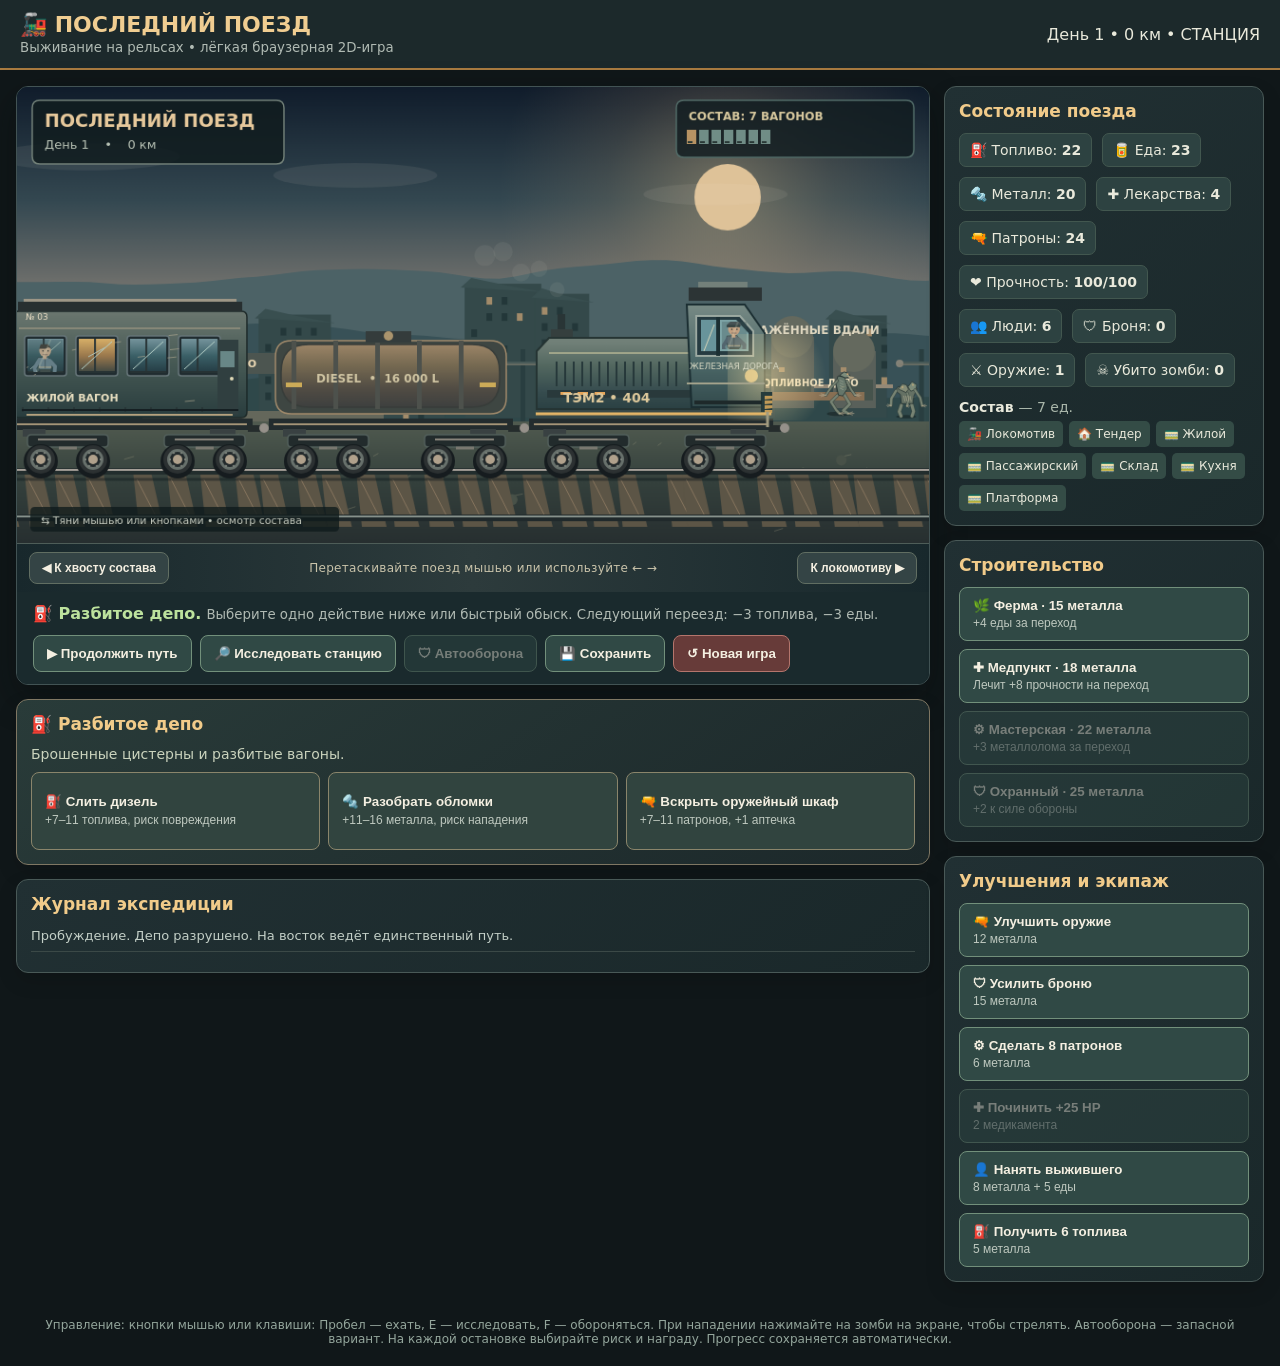
==== commit 79f24fae: "fix: render the correct incoming destination continuously before arrival" ====
--- a/last-train/index.html
+++ b/last-train/index.html
@@ -63,12 +63,14 @@
  if(TrainArt.journey?.active||s.gameover||(s.phase!=='station'&&s.phase!=='ready'))return;
  if(s.fuel<3){write('Не хватает топлива: нужно 3. Исследуйте станцию или обменяйте металлолом на топливо.');render();return}
  const journeyKm=rand(12,24);
- if(startTrainJourney(5200,()=>finishTravel(journeyKm))){
+ const destinationType=chooseStation(s.stationType);
+ if(startTrainJourney(5200,()=>finishTravel(journeyKm,destinationType))){
+   TrainArt.journey.destinationType=destinationType;
    write('Состав отправляется со станции. Впереди '+journeyKm+' км пути.');
    render();
  }
 }
-function finishTravel(journeyKm){
+function finishTravel(journeyKm,destinationType){
  if(s.gameover)return;
  if(s.fuel<3){write('Не хватает топлива: нужно 3. Исследуйте станцию или обменяйте металлолом на топливо.');render();return}
  gain('fuel',-3);gain('food',-Math.max(1,Math.ceil(s.crew/2)));
@@ -76,7 +78,7 @@
  if(has('Мастерская'))gain('scrap',3);
  if(has('Медпункт'))s.hp=Math.min(100,s.hp+8);
  if(s.food===0){gain('crew',-1);write('Из-за голода погиб один выживший.')}
- s.day++;s.distance+=journeyKm;s.scavenged=false;s.wave=null;s.stationType=chooseStation(s.stationType);
+ s.day++;s.distance+=journeyKm;s.scavenged=false;s.wave=null;s.stationType=destinationType;
  const roll=s.safePassage?1:(s.day===2?0:Math.random());
  s.safePassage=false;
  if(roll<.50){
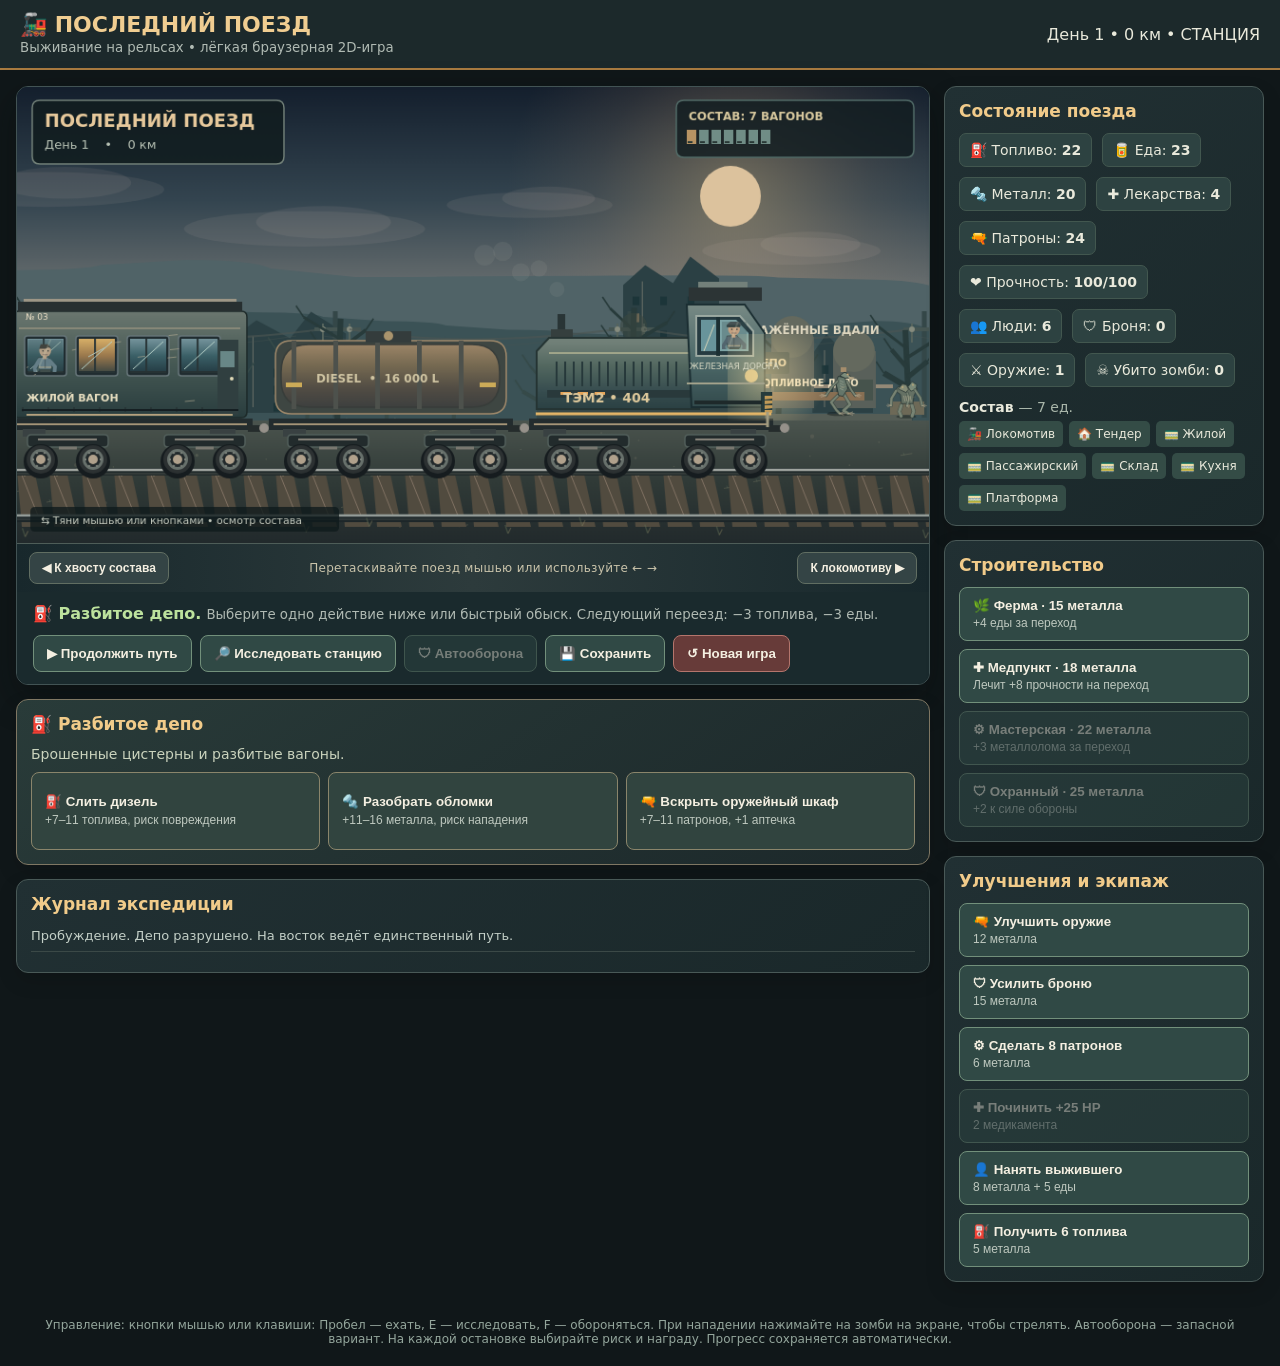
==== commit b35b9de3: "feat: integrate seamless scenery, approaching destination and persistent world position" ====
--- a/last-train/index.html
+++ b/last-train/index.html
@@ -28,7 +28,7 @@
 .panel{background:linear-gradient(140deg,#213033,#1a282a);box-shadow:0 8px 20px #0002}
 #stats .stat{background:#2d4241;border:1px solid #42574f}button{transition:background .16s,border-color .16s}
 @media(max-width:650px){.viewbar span{display:none}.viewbar{justify-content:space-between}.viewbar button{flex:1}}
-</style><script src="visuals.js"></script><script src="characters.js"></script><script src="combat.js"></script><script src="stations.js"></script></head>
+</style><script src="visuals.js"></script><script src="scenery.js"></script><script src="characters.js"></script><script src="combat.js"></script><script src="stations.js"></script></head>
 <body><header><div><h1>🚂 ПОСЛЕДНИЙ ПОЕЗД</h1><small>Выживание на рельсах • лёгкая браузерная 2D-игра</small></div><div id="headerState"></div></header>
 <main><section><div class="scene"><canvas id="world" width="960" height="480" aria-label="Детализированный поезд и окружающий мир"></canvas><div class="viewbar"><button id="trainTail" type="button">◀ К хвосту состава</button><span>Перетаскивайте поезд мышью или используйте ← →</span><button id="trainFront" type="button">К локомотиву ▶</button></div><div class="info"><div id="status"></div><div class="controls"><button id="move">▶ Продолжить путь</button><button id="search">🔎 Исследовать станцию</button><button id="defend">🛡 Автооборона</button><button id="save">💾 Сохранить</button><button id="reset" class="danger">↺ Новая игра</button></div></div></div>
 <div class="panel" style="margin-top:14px" id="stationPanel" aria-live="polite"></div><div class="panel" style="margin-top:14px"><h2>Журнал экспедиции</h2><div id="log" class="log" aria-live="polite"></div></div></section>
@@ -40,12 +40,15 @@
 'use strict';
 const STORAGE='last_train_save_v1';
 const BASE_TRAIN=['Локомотив','Тендер','Жилой','Пассажирский','Склад','Кухня','Платформа'];
-const initial=()=>({day:1,distance:0,phase:'station',fuel:22,food:23,scrap:20,medicine:4,ammo:24,hp:100,crew:6,armor:0,gun:1,wagons:[...BASE_TRAIN],trainArtVersion:2,scavenged:false,attack:0,wave:null,stationType:0,safePassage:false,kills:0,gameover:false,log:['Пробуждение. Депо разрушено. На восток ведёт единственный путь.']});
+const initial=()=>({day:1,distance:0,worldPosition:0,phase:'station',fuel:22,food:23,scrap:20,medicine:4,ammo:24,hp:100,crew:6,armor:0,gun:1,wagons:[...BASE_TRAIN],trainArtVersion:2,scavenged:false,attack:0,wave:null,stationType:0,safePassage:false,kills:0,gameover:false,log:['Пробуждение. Депо разрушено. На восток ведёт единственный путь.']});
 const config={farm:{name:'Ферма',cost:15,emoji:'🌿',note:'+4 еды за переход'},med:{name:'Медпункт',cost:18,emoji:'✚',note:'Лечит +8 прочности на переход'},work:{name:'Мастерская',cost:22,emoji:'⚙',note:'+3 металлолома за переход'},guard:{name:'Охранный',cost:25,emoji:'🛡',note:'+2 к силе обороны'}};
 let s;
 try{
  const saved=JSON.parse(localStorage.getItem(STORAGE));
  s=saved&&Array.isArray(saved.wagons)?{...initial(),...saved}:initial();
+ // Older saved games did not track world coordinates. Assign an approximate stable start.
+ if(saved&&Array.isArray(saved.wagons)&&!Number.isFinite(saved.worldPosition))
+   s.worldPosition=Math.max(0,Number(s.distance)||0)*130;
  if(saved&&Array.isArray(saved.wagons)&&(!saved.trainArtVersion||saved.trainArtVersion<2)){
    s.wagons=[...BASE_TRAIN,...saved.wagons.filter(w=>!BASE_TRAIN.includes(w))];
    s.trainArtVersion=2;
@@ -64,8 +67,7 @@
  if(s.fuel<3){write('Не хватает топлива: нужно 3. Исследуйте станцию или обменяйте металлолом на топливо.');render();return}
  const journeyKm=rand(12,24);
  const destinationType=chooseStation(s.stationType);
- if(startTrainJourney(5200,()=>finishTravel(journeyKm,destinationType))){
-   TrainArt.journey.destinationType=destinationType;
+ if(startTrainJourney(5200,()=>finishTravel(journeyKm,destinationType),{from:s.stationType,to:destinationType})){
    write('Состав отправляется со станции. Впереди '+journeyKm+' км пути.');
    render();
  }
@@ -78,7 +80,7 @@
  if(has('Мастерская'))gain('scrap',3);
  if(has('Медпункт'))s.hp=Math.min(100,s.hp+8);
  if(s.food===0){gain('crew',-1);write('Из-за голода погиб один выживший.')}
- s.day++;s.distance+=journeyKm;s.scavenged=false;s.wave=null;s.stationType=destinationType;
+ s.day++;s.distance+=journeyKm;s.worldPosition=TrainArt.worldDistance;s.scavenged=false;s.wave=null;s.stationType=destinationType;
  const roll=s.safePassage?1:(s.day===2?0:Math.random());
  s.safePassage=false;
  if(roll<.50){
@@ -170,7 +172,7 @@
 function randStable(i,a,b){return a+((i*17+23)%(b-a+1))}
 $('move').onclick=travel;$('search').onclick=search;$('defend').onclick=defend;
 $('save').onclick=()=>{save();write('Сохранение выполнено.');render()};
-$('reset').onclick=()=>{if(TrainArt.journey?.active)return;if(confirm('Начать новую экспедицию? Текущий прогресс будет удалён.')){s=initial();render()}};
+$('reset').onclick=()=>{if(TrainArt.journey?.active)return;if(confirm('Начать новую экспедицию? Текущий прогресс будет удалён.')){s=initial();TrainArt.worldDistance=0;TrainArt.movingDistance=0;TrainArt.wheelRotation=0;TrainArt.camera=trainCameraBounds(s).max;TrainArt.target=TrainArt.camera;render()}};
 $('buildings').onclick=e=>{const b=e.target.closest('[data-build]');if(b)build(b.dataset.build)};
 $('stationPanel').onclick=e=>{const b=e.target.closest('[data-station]');if(b&&!b.disabled)executeStationChoice(s,Number(b.dataset.station))};
 $('upgrades').onclick=e=>{const b=e.target.closest('[data-upgrade]');if(b)upgrade(b.dataset.upgrade)};
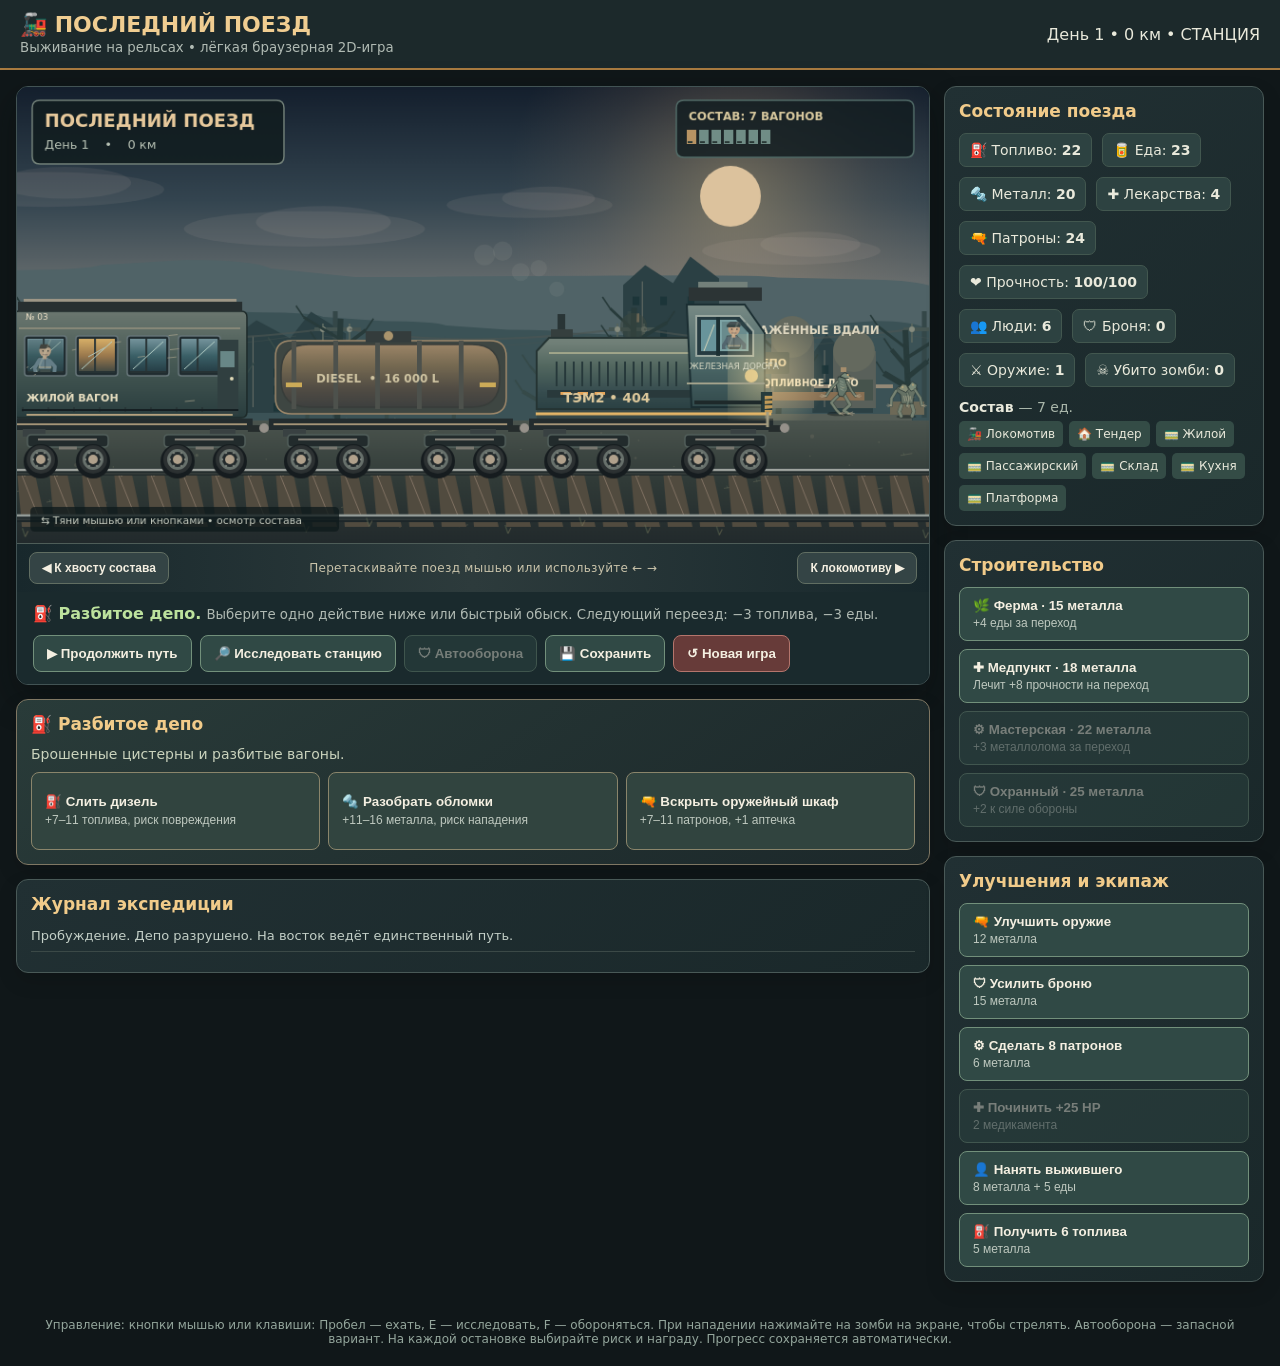
==== commit 475f0ef7: "fix: restore saved world coordinates before first scenery frame" ====
--- a/last-train/index.html
+++ b/last-train/index.html
@@ -177,6 +177,6 @@
 $('stationPanel').onclick=e=>{const b=e.target.closest('[data-station]');if(b&&!b.disabled)executeStationChoice(s,Number(b.dataset.station))};
 $('upgrades').onclick=e=>{const b=e.target.closest('[data-upgrade]');if(b)upgrade(b.dataset.upgrade)};
 window.addEventListener('keydown',e=>{if(['Space','KeyE','KeyF'].includes(e.code)){if(e.target.tagName==='BUTTON')e.target.blur();e.preventDefault();if(e.code==='Space')travel();if(e.code==='KeyE')search();if(e.code==='KeyF')defend()}});
+startTrainView(cv,()=>s);
 render();
-startTrainView(cv,()=>s);
 </script></body></html>
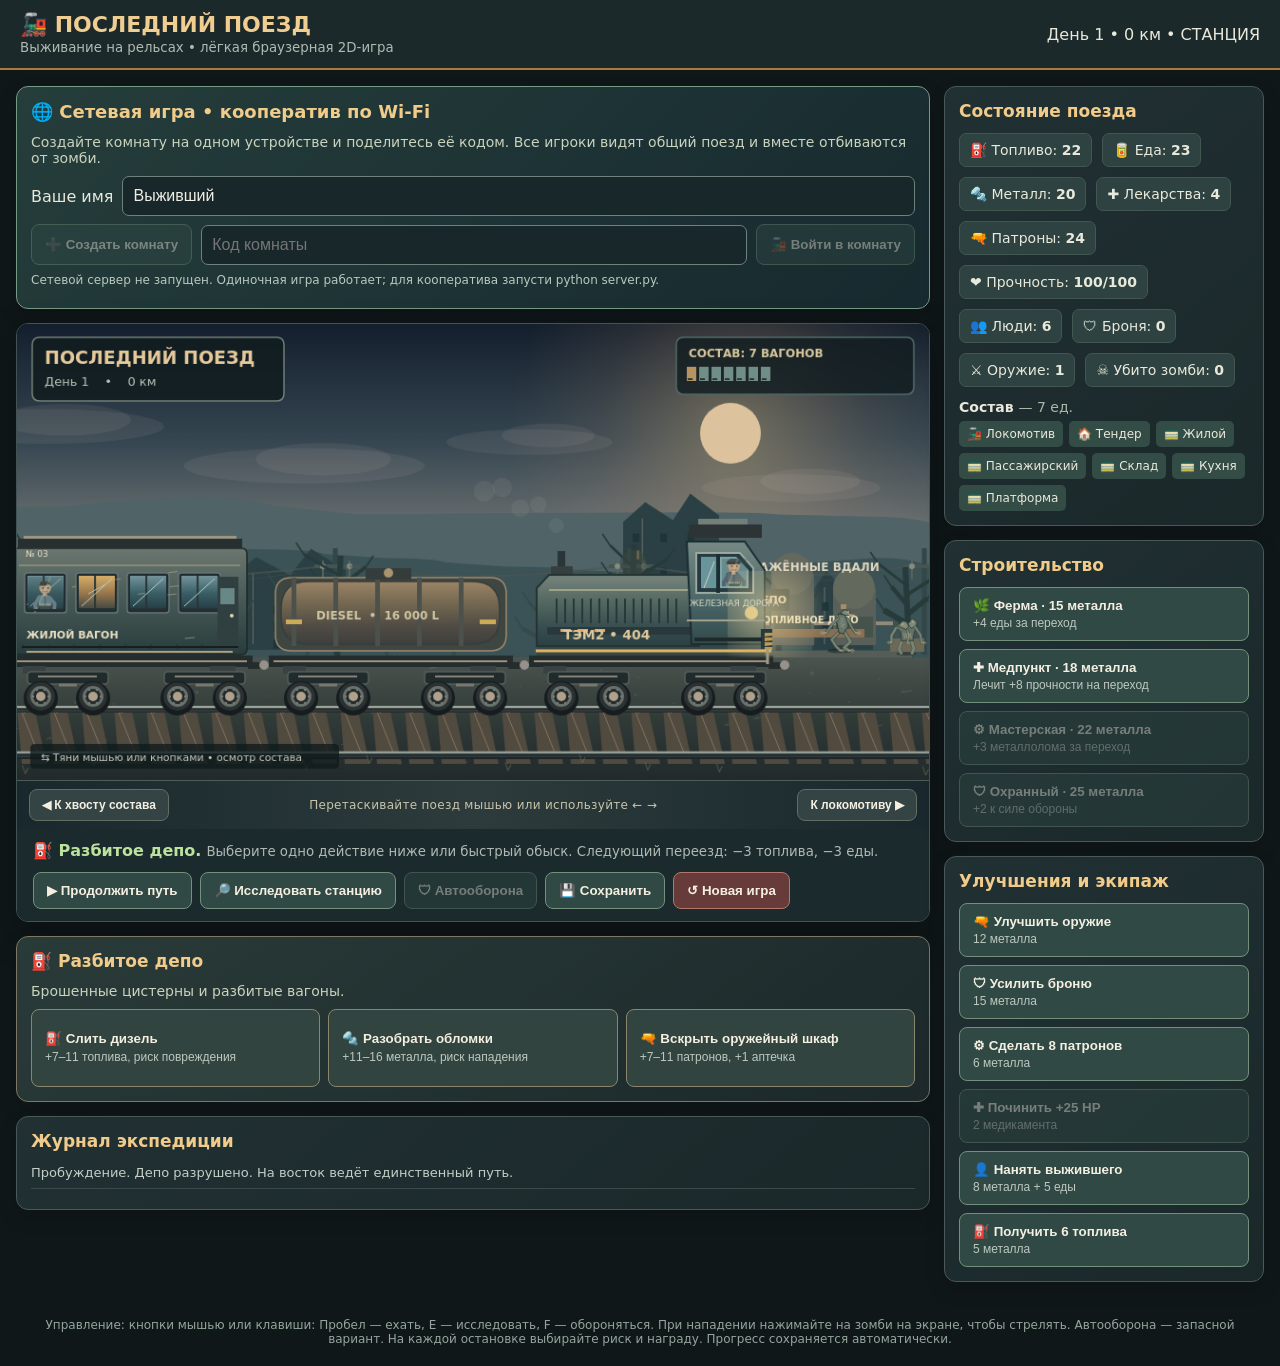
==== commit d033d744: "feat: LAN co-op lobby, join room UI and server-routed game actions" ====
--- a/last-train/index.html
+++ b/last-train/index.html
@@ -28,9 +28,39 @@
 .panel{background:linear-gradient(140deg,#213033,#1a282a);box-shadow:0 8px 20px #0002}
 #stats .stat{background:#2d4241;border:1px solid #42574f}button{transition:background .16s,border-color .16s}
 @media(max-width:650px){.viewbar span{display:none}.viewbar{justify-content:space-between}.viewbar button{flex:1}}
-</style><script src="visuals.js"></script><script src="scenery.js"></script><script src="characters.js"></script><script src="combat.js"></script><script src="stations.js"></script></head>
+
+#multiplayerPanel{margin:0 0 14px;border-color:#769b85;background:linear-gradient(135deg,#253d3b,#172a2f)}
+#multiplayerPanel h2{font-size:18px}
+.net-controls{display:flex;gap:9px;align-items:center;flex-wrap:wrap;margin:8px 0}
+.net-controls input,#netChatText{min-width:100px;flex:1;background:#17272a;border:1px solid #6e817c;border-radius:7px;padding:10px;color:#f0eee6;font-size:16px}
+.net-controls button{min-height:41px}
+#netSession button{padding:8px 10px}
+#netPlayers{display:flex;gap:7px;flex-wrap:wrap;margin:8px 0}
+.net-player{display:inline-flex;border-radius:18px;background:#314942;padding:5px 12px;border:1px solid #638174;font-size:13px}
+.net-header{display:flex;justify-content:space-between;gap:8px;align-items:center;flex-wrap:wrap}
+.net-header strong{color:#eed0a2;overflow-wrap:anywhere}
+#netMessages{max-height:140px;overflow-y:auto;border-radius:7px;border:1px solid #405754;padding:7px 10px;margin:8px 0;background:#142629;font-size:13px}
+#netMessages p{margin:3px 0}
+#netHint{font-size:12px;color:#b8c9bd;margin:7px 0}
+#netSetup[hidden],#netSession[hidden],#multiplayerPanel[hidden]{display:none}
+@media(max-width:600px){.net-controls>*{flex-basis:100%}.net-controls input{min-width:0}}
+</style><script src="visuals.js"></script><script src="scenery.js"></script><script src="characters.js"></script><script src="combat.js"></script><script src="stations.js"></script><script src="multiplayer.js"></script></head>
 <body><header><div><h1>🚂 ПОСЛЕДНИЙ ПОЕЗД</h1><small>Выживание на рельсах • лёгкая браузерная 2D-игра</small></div><div id="headerState"></div></header>
-<main><section><div class="scene"><canvas id="world" width="960" height="480" aria-label="Детализированный поезд и окружающий мир"></canvas><div class="viewbar"><button id="trainTail" type="button">◀ К хвосту состава</button><span>Перетаскивайте поезд мышью или используйте ← →</span><button id="trainFront" type="button">К локомотиву ▶</button></div><div class="info"><div id="status"></div><div class="controls"><button id="move">▶ Продолжить путь</button><button id="search">🔎 Исследовать станцию</button><button id="defend">🛡 Автооборона</button><button id="save">💾 Сохранить</button><button id="reset" class="danger">↺ Новая игра</button></div></div></div>
+<main><section><div class="panel" id="multiplayerPanel" hidden>
+<h2>🌐 Сетевая игра • кооператив по Wi-Fi</h2>
+<div id="netSetup">
+ <p class="station-lead">Создайте комнату на одном устройстве и поделитесь её кодом. Все игроки видят общий поезд и вместе отбиваются от зомби.</p>
+ <div class="net-controls"><label for="netName">Ваше имя</label><input id="netName" maxlength="24" placeholder="Имя игрока" autocomplete="nickname"></div>
+ <div class="net-controls"><button type="button" id="netCreate">➕ Создать комнату</button><input id="netRoom" maxlength="6" placeholder="Код комнаты" aria-label="Код комнаты" autocapitalize="characters"><button type="button" id="netJoin">🚂 Войти в комнату</button></div>
+</div>
+<div id="netSession" hidden>
+ <div class="net-header"><strong id="netRoomLabel"></strong><button type="button" id="netLeave">Выйти в одиночный режим</button></div>
+ <div id="netPlayers" aria-label="Игроки в комнате"></div>
+ <div id="netMessages" role="log" aria-label="Чат комнаты"></div>
+ <form id="netChatForm" class="net-controls"><input id="netChatText" maxlength="180" placeholder="Сообщение команде" aria-label="Сообщение команде"><button type="submit">Отправить</button></form>
+</div>
+<p id="netHint" aria-live="polite"></p>
+</div><div class="scene"><canvas id="world" width="960" height="480" aria-label="Детализированный поезд и окружающий мир"></canvas><div class="viewbar"><button id="trainTail" type="button">◀ К хвосту состава</button><span>Перетаскивайте поезд мышью или используйте ← →</span><button id="trainFront" type="button">К локомотиву ▶</button></div><div class="info"><div id="status"></div><div class="controls"><button id="move">▶ Продолжить путь</button><button id="search">🔎 Исследовать станцию</button><button id="defend">🛡 Автооборона</button><button id="save">💾 Сохранить</button><button id="reset" class="danger">↺ Новая игра</button></div></div></div>
 <div class="panel" style="margin-top:14px" id="stationPanel" aria-live="polite"></div><div class="panel" style="margin-top:14px"><h2>Журнал экспедиции</h2><div id="log" class="log" aria-live="polite"></div></div></section>
 <aside><div class="panel"><h2>Состояние поезда</h2><div id="stats" class="stats"></div><h3>Состав <span id="carCount" style="color:#a9b6aa;font-weight:400"></span></h3><div id="wagons" class="wagons"></div></div>
 <div class="panel" style="margin-top:14px"><h2>Строительство</h2><div class="actions" id="buildings"></div></div>
@@ -59,10 +89,11 @@
 const rand=(a,b)=>Math.floor(Math.random()*(b-a+1))+a;
 const has=name=>s.wagons.includes(name);
 const write=message=>{s.log.unshift('День '+s.day+': '+message);s.log=s.log.slice(0,35)};
-const save=()=>{try{localStorage.setItem(STORAGE,JSON.stringify(s))}catch{}};
+const save=()=>{if(window.Multiplayer?.connected)return;try{localStorage.setItem(STORAGE,JSON.stringify(s))}catch{}};
 const gain=(name,delta)=>s[name]=Math.max(0,s[name]+delta);
 function checkEnd(){if(s.hp<=0||s.crew<=0){s.gameover=true;s.phase='lost';write('Поезд больше не может продолжать путь. Экспедиция окончена.')} }
 function travel(){
+ if(window.Multiplayer?.connected){window.Multiplayer.action('travel');return}
  if(TrainArt.journey?.active||s.gameover||(s.phase!=='station'&&s.phase!=='ready'))return;
  if(s.fuel<3){write('Не хватает топлива: нужно 3. Исследуйте станцию или обменяйте металлолом на топливо.');render();return}
  const journeyKm=rand(12,24);
@@ -102,6 +133,7 @@
  if(n===3){gain('medicine',2);write('Найден медицинский шкаф: +2 медикамента.')}
 }
 function search(){
+ if(window.Multiplayer?.connected){window.Multiplayer.action('search');return}
  if(TrainArt.journey?.active)return;
  if(s.phase!=='station'||s.gameover||s.scavenged)return;
  s.scavenged=true;
@@ -113,16 +145,19 @@
  write(msg);checkEnd();render()
 }
 function defend(){
+ if(window.Multiplayer?.connected){window.Multiplayer.action('auto');return}
  if(TrainArt.journey?.active||s.phase!=='raid'||s.gameover)return;
  ensureZombieWave(s);
  autoDefendZombieWave(s);
 }
 function build(id){
+ if(window.Multiplayer?.connected){window.Multiplayer.action('build',{kind:id});return}
  if(TrainArt.journey?.active)return;
  const b=config[id];if(!b||s.gameover||s.phase==='raid'||has(b.name)||s.scrap<b.cost)return;
  gain('scrap',-b.cost);s.wagons.push(b.name);write('Построен вагон «'+b.name+'».');render()
 }
 function upgrade(kind){
+ if(window.Multiplayer?.connected){window.Multiplayer.action('upgrade',{kind});return}
  if(TrainArt.journey?.active)return;
  if(s.gameover||s.phase==='raid')return;
  if(kind==='gun'&&s.scrap>=12){gain('scrap',-12);s.gun++;write('Улучшено оружие: уровень '+s.gun+'.')}
@@ -158,6 +193,7 @@
 
  $('defend').textContent='🛡 Автооборона'+(s.phase==='raid'?' (с потерями)':'');
  $('move').textContent=traveling?'🚂 Поезд в пути…':'▶ Продолжить путь';
+ $('save').textContent=window.Multiplayer?.connected?'🔄 Обновить':'💾 Сохранить';
  $('reset').disabled=traveling;$('save').disabled=traveling;
  $('move').disabled=traveling||s.gameover||s.phase==='raid';$('search').disabled=traveling||s.gameover||s.phase!=='station'||s.scavenged;$('defend').disabled=traveling||s.gameover||s.phase!=='raid';
  $('buildings').innerHTML=Object.keys(config).map(id=>{const b=config[id];return '<button data-build="'+id+'" '+(traveling||s.gameover||s.phase==='raid'||has(b.name)||s.scrap<b.cost?'disabled':'')+'>'+b.emoji+' '+b.name+' · '+(has(b.name)?'Построен':b.cost+' металла')+'<span class="desc">'+b.note+'</span></button>'}).join('');
@@ -171,12 +207,13 @@
 function draw(){drawTrainScene(ctx,s,cv)}
 function randStable(i,a,b){return a+((i*17+23)%(b-a+1))}
 $('move').onclick=travel;$('search').onclick=search;$('defend').onclick=defend;
-$('save').onclick=()=>{save();write('Сохранение выполнено.');render()};
-$('reset').onclick=()=>{if(TrainArt.journey?.active)return;if(confirm('Начать новую экспедицию? Текущий прогресс будет удалён.')){s=initial();TrainArt.worldDistance=0;TrainArt.movingDistance=0;TrainArt.wheelRotation=0;TrainArt.camera=trainCameraBounds(s).max;TrainArt.target=TrainArt.camera;render()}};
+$('save').onclick=()=>{if(window.Multiplayer?.connected){window.Multiplayer.refresh();return}save();write('Сохранение выполнено.');render()};
+$('reset').onclick=()=>{if(TrainArt.journey?.active)return;if(confirm(window.Multiplayer?.connected?'Перезапустить общую экспедицию для ВСЕХ игроков?':'Начать новую экспедицию? Текущий прогресс будет удалён.')){if(window.Multiplayer?.connected){window.Multiplayer.action('reset');return}s=initial();TrainArt.worldDistance=0;TrainArt.movingDistance=0;TrainArt.wheelRotation=0;TrainArt.camera=trainCameraBounds(s).max;TrainArt.target=TrainArt.camera;render()}};
 $('buildings').onclick=e=>{const b=e.target.closest('[data-build]');if(b)build(b.dataset.build)};
 $('stationPanel').onclick=e=>{const b=e.target.closest('[data-station]');if(b&&!b.disabled)executeStationChoice(s,Number(b.dataset.station))};
 $('upgrades').onclick=e=>{const b=e.target.closest('[data-upgrade]');if(b)upgrade(b.dataset.upgrade)};
-window.addEventListener('keydown',e=>{if(['Space','KeyE','KeyF'].includes(e.code)){if(e.target.tagName==='BUTTON')e.target.blur();e.preventDefault();if(e.code==='Space')travel();if(e.code==='KeyE')search();if(e.code==='KeyF')defend()}});
+window.addEventListener('keydown',e=>{if(e.target.matches('input,textarea,[contenteditable]')||e.target.isContentEditable)return;if(['Space','KeyE','KeyF'].includes(e.code)){if(e.target.tagName==='BUTTON')e.target.blur();e.preventDefault();if(e.code==='Space')travel();if(e.code==='KeyE')search();if(e.code==='KeyF')defend()}});
 startTrainView(cv,()=>s);
 render();
+window.Multiplayer.init();
 </script></body></html>
